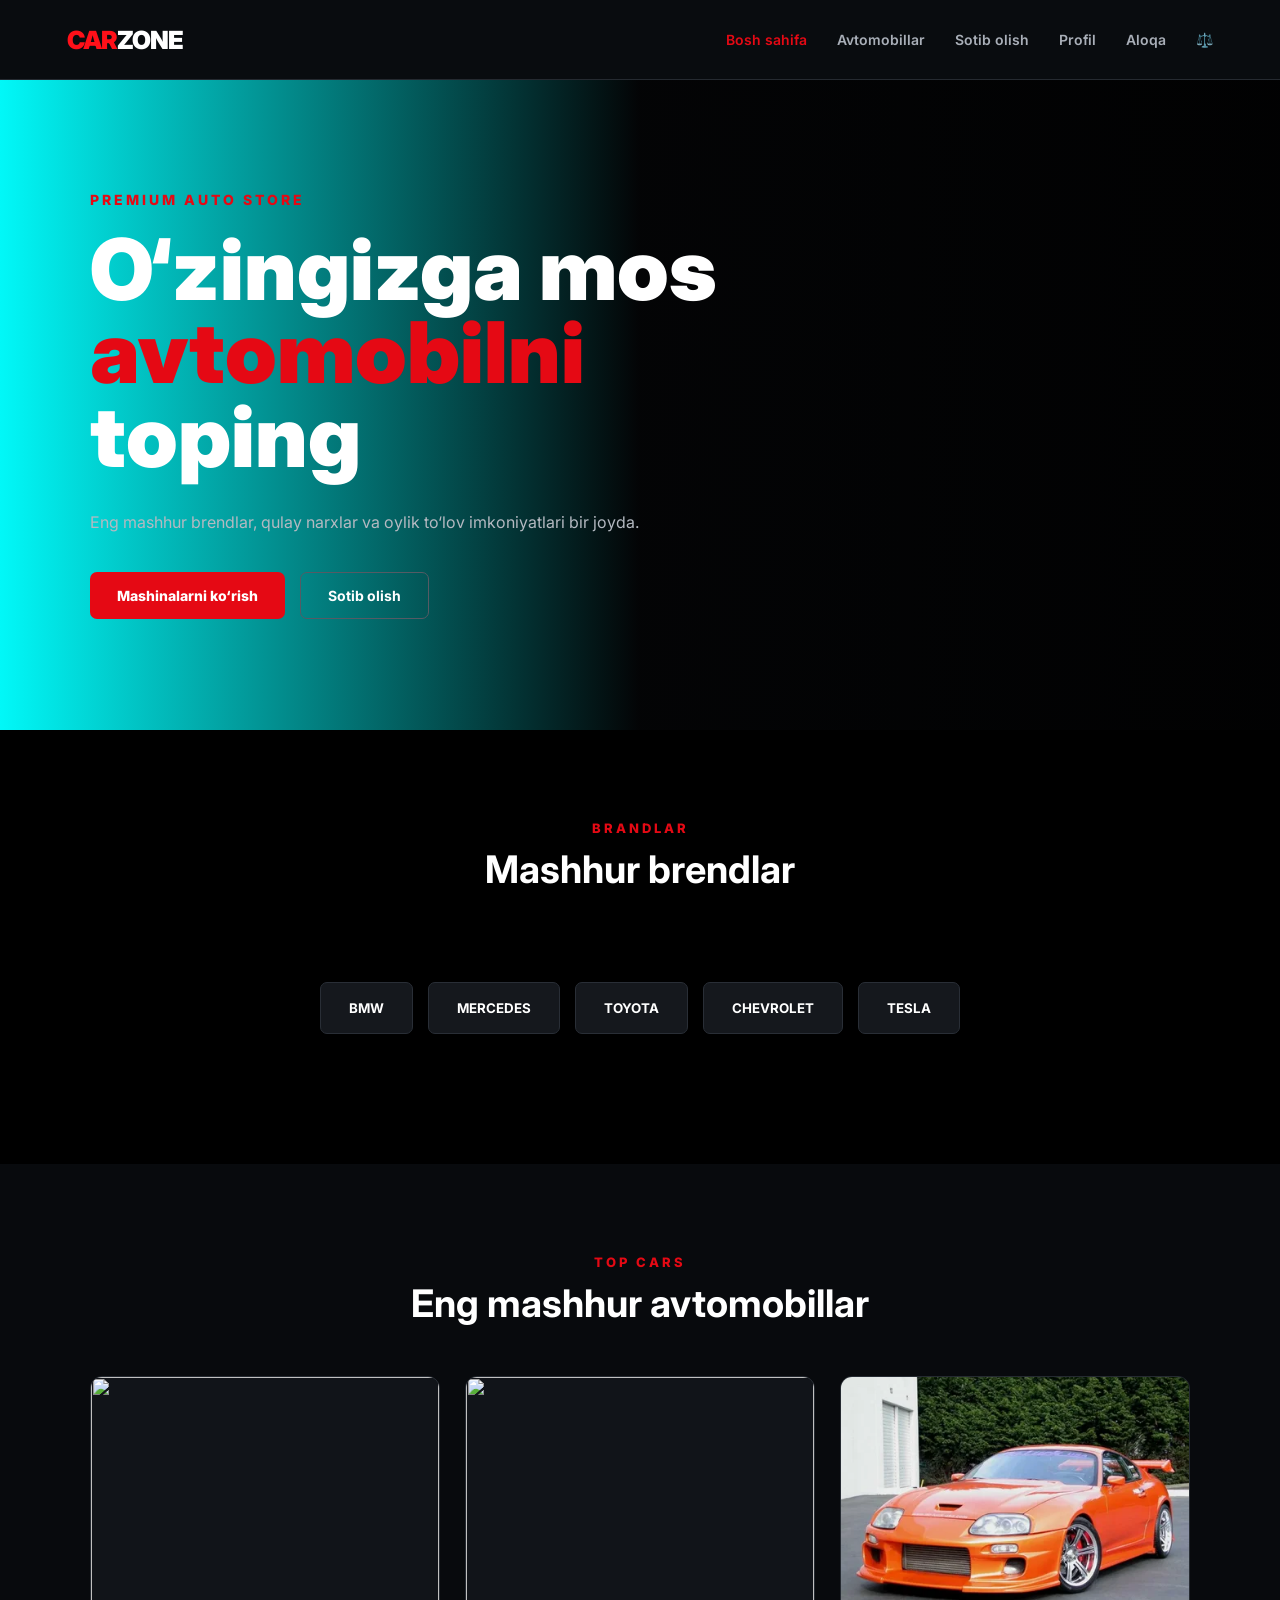
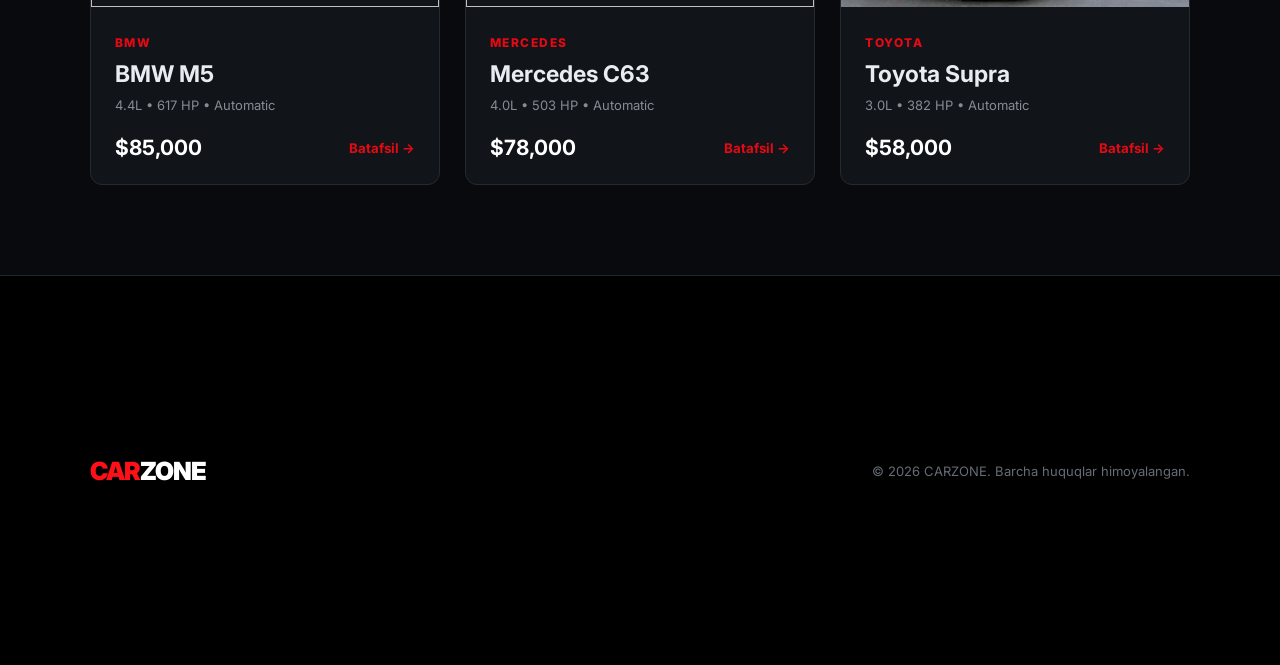
==== index.html @ 66c65ff7 "new project" ====
<!DOCTYPE html>
<html lang="uz">
<head>
    <meta charset="UTF-8">
    <meta name="viewport" content="width=device-width, initial-scale=1.0">

    <title>CARZONE | Bosh sahifa</title>

    <link rel="stylesheet" href="css/style.css">
</head>

<body>

<header class="header">

    <div class="logo">
        <span>CAR</span>ZONE
    </div>


    <nav id="navMenu">
        <a class="active" href="index.html">Bosh sahifa</a>
        <a href="cars.html">Avtomobillar</a>
        <a href="buy.html">Sotib olish</a>
        <a href="profile.html">Profil</a>
        <a href="contact.html">Aloqa</a>
        <a href="compare.html">⚖️</a>
    </nav>

</header>




    <section class="hero">
        
        <div class="hero-content">

            <p class="hero-small">PREMIUM AUTO STORE</p>

            <h1>
                O‘zingizga mos
                <span>avtomobilni</span>
                toping
            </h1>

            <p>
                Eng mashhur brendlar, qulay narxlar va oylik
                to‘lov imkoniyatlari bir joyda.
            </p>

            <div class="hero-buttons">
                <a href="cars.html" class="main-btn">
                    Mashinalarni ko‘rish
                </a>

                <a href="buy.html" class="outline-btn">
                    Sotib olish
                </a>
            </div>

        </div>

    </section>


    <section class="section">

        <div class="section-title">
            <p>BRANDLAR</p>
            <h2>Mashhur brendlar</h2>
        </div>

        <div class="brands">

            <button onclick="selectBrand('BMW')">BMW</button>
            <button onclick="selectBrand('Mercedes')">MERCEDES</button>
            <button onclick="selectBrand('Toyota')">TOYOTA</button>
            <button onclick="selectBrand('Chevrolet')">CHEVROLET</button>
            <button onclick="selectBrand('Tesla')">TESLA</button>

        </div>

    </section>

    <section class="section dark-section">

        <div class="section-title">
            <p>TOP CARS</p>
            <h2>Eng mashhur avtomobillar</h2>
        </div>


        <div class="car-grid">

            <div class="car-card">

                <img src="https://images.unsplash.com/photo-1555215695-3004980ad54e?auto=format&fit=crop&w=900&q=80">

                <div class="car-info">

                    <span class="car-brand">BMW</span>

                    <h3>BMW M5</h3>

                    <p>4.4L • 617 HP • Automatic</p>

                    <div class="car-bottom">
                        <strong>$85,000</strong>

                        <button onclick="openCar('BMW M5')">
                            Batafsil →
                        </button>
                    </div>

                </div>

            </div>


            <div class="car-card">

                <img src="https://images.unsplash.com/photo-1618843479313-40f8afb4b4d8?auto=format&fit=crop&w=900&q=80">

                <div class="car-info">

                    <span class="car-brand">MERCEDES</span>

                    <h3>Mercedes C63</h3>

                    <p>4.0L • 503 HP • Automatic</p>

                    <div class="car-bottom">
                        <strong>$78,000</strong>

                        <button onclick="openCar('Mercedes C63')">
                            Batafsil →
                        </button>
                    </div>

                </div>

            </div>


            <div class="car-card">

                <img src="./img/supra.webp">

                <div class="car-info">

                    <span class="car-brand">TOYOTA</span>

                    <h3>Toyota Supra</h3>

                    <p>3.0L • 382 HP • Automatic</p>

                    <div class="car-bottom">
                        <strong>$58,000</strong>

                        <button onclick="openCar('Toyota Supra')">
                            Batafsil →
                        </button>
                    </div>

                </div>

            </div>
            

        </div>

    </section>



<footer>

    <div class="logo">
        <span>CAR</span>ZONE
    </div>

    <p>© 2026 CARZONE. Barcha huquqlar himoyalangan.</p>

</footer>


<script src="js/script.js"></script>

</body>
</html>
---- css/style.css ----
@import url('https://fonts.googleapis.com/css2?family=Inter:wght@400;500;600;700;800;900&display=swap');


* {
    margin: 0;
    padding: 0;
    box-sizing: border-box;
    
}


html {
    scroll-behavior: smooth;
}


body {
    font-family: 'Inter', sans-serif;
    background: black;
    color: #ffffff;
}
main {
    background: linear-gradient(
        rgba(0, 255, 255, 0.658),
        rgb(0, 0, 0)
    );
}

a {
    text-decoration: none;
    color: inherit;
}
/* =========================
   BUY PAGE
========================= */

.buy-page {
    min-height: 700px;

    display: flex;
    justify-content: center;
    align-items: flex-start;

    padding: 70px 20px;
}


.buy-box {
    width: 550px;

    background: #0d141b;

    border: 1px solid #29323b;

    border-radius: 14px;

    padding: 40px;

    box-shadow: 0 20px 60px rgba(0,0,0,0.4);
}


.buy-box h1 {
    font-size: 30px;

    margin-bottom: 10px;
}


.buy-subtitle {
    color: #89939e;

    font-size: 14px;

    margin-bottom: 30px;
}


.buy-box label {
    display: block;

    color: #dce2e7;

    font-size: 14px;

    font-weight: 600;

    margin-bottom: 8px;

    margin-top: 18px;
}


.buy-box input,
.buy-box select {
    width: 100%;

    height: 48px;

    background: #151d24;

    border: 1px solid #303a44;

    border-radius: 7px;

    color: white;

    padding: 0 15px;

    outline: none;

    font-size: 14px;
}


.buy-box input:focus,
.buy-box select:focus {
    border-color: #ff101c;
}


.buy-box select option {
    background: #151d24;

    color: white;
}


.confirm-btn {
    width: 100%;

    height: 52px;

    margin-top: 30px;

    border: none;

    border-radius: 7px;

    background: #ff101c;

    color: white;

    font-size: 15px;

    font-weight: 700;

    cursor: pointer;

    transition: 0.3s;
}


.confirm-btn:hover {
    background: #d9000b;

    transform: translateY(-2px);
}


@media (max-width: 600px) {

    .buy-box {
        padding: 25px;
    }

    .buy-box h1 {
        font-size: 24px;
    }
    
}

button,
input,
select,
textarea {
    font-family: inherit;
}

/* QIDIRUV MAYDONI STILI */
.search-container {
    max-width: 600px;
    margin: 40px auto 30px auto;
    padding: 0 20px;
}

.search-container input {
    width: 100%;
    padding: 16px 24px;
    border-radius: 12px;
    border: 2px solid #2a2a2a;
    background-color: #111111;
    color: #ffffff;
    font-size: 16px;
    font-family: 'Inter', sans-serif;
    outline: none;
    transition: all 0.3s ease;
}

.search-container input:focus {
    border-color: #e50914; /* CARZONE qizil rangi */
    box-shadow: 0 0 15px rgba(229, 9, 20, 0.3);
}

.search-container input::placeholder {
    color: #666;
}

/* Mashinalarni yashirish uchun klass */
.car-card.hidden {
    display: none !important;
}

/* HEADER */

header {
    height: 75px;
    border-bottom: 1px solid #252b30;

    display: flex;
    align-items: center;
    justify-content: space-between;

    padding: 0 4%;
}

.logo {
    font-size: 27px;
    font-weight: 900;
    letter-spacing: -1.5px;
}

.logo span {
    color: #ff101c;
}

nav {
    display: flex;
    gap: 32px;
}

nav a {
    color: #b8c0c9;
    text-decoration: none;
    font-size: 14px;
    font-weight: 700;

    transition: 0.3s;
}

nav a:hover {
    color: white;
}

nav a.active {
    color: #ff101c;
}


/* MAIN */

main {
    min-height: 700px;
}


/* BRAND BUTTONS */

.brands {
    display: flex;
    justify-content: center;
    align-items: center;

    gap: 12px;
   
    padding: 40px 20px;
}

.brand-btn {
    min-width: 100px;
    height: 44px;

    padding: 0 25px;

    background: #141a20;
    border: 1px solid #303841;

    border-radius: 6px;

    color: #c6ced7;

    font-size: 14px;
    font-weight: 700;

    cursor: pointer;

    transition: 0.3s;
}

.brand-btn:hover {
    border-color: #ff101c;
    color: white;
}

.brand-btn.active {
    background: #ff101c;
    color: white;
    border-color: #ff101c;

    box-shadow: 0 8px 25px rgba(255, 16, 28, 0.25);
}

.brand-logo {
    font-size: 19px;
    margin-right: 7px;
}

.tesla {
    color: #ff101c;
    font-size: 20px;
    font-weight: 900;

    margin-right: 7px;
}

/* CARS */

.cars {
    width: 94%;
    max-width: 1500px;

    margin: 0 auto 60px;

    display: grid;

    grid-template-columns: repeat(5, 1fr);

    gap: 22px;
}


/* CARD */

.car-card {
    background: #0d141b;

    border: 1px solid #26303a;

    border-radius: 10px;

    overflow: hidden;

    cursor: pointer;

    transition: 0.3s;
}

.car-card:hover {
    transform: translateY(-6px);

    border-color: #ff101c;

    box-shadow: 0 12px 30px rgba(0, 0, 0, 0.5);
}

.car-card img {
    width: 100%;
    height: 190px;

    object-fit: cover;

    display: block;
}


/* CAR INFO */

.car-info {
    padding: 18px;
}

.car-info h3 {
    font-size: 16px;
    margin-bottom: 18px;

    color: #e9edf1;
}

.price {
    font-size: 18px;
    font-weight: 800;

    margin-bottom: 14px;
}

.details {
    display: flex;
    justify-content: space-between;

    color: #89939e;

    font-size: 12px;
}


/* HIDDEN */

.car-card.hidden {
    display: none;
}


/* FOOTER */

footer {
    min-height: 390px;

    border-top: 1px solid #252b30;

    display: flex;

    justify-content: space-between;
    align-items: flex-start;

    padding: 42px 5%;
}

footer p {
    color: #64707c;
    font-size: 13px;
}


/* RESPONSIVE */

@media (max-width: 1200px) {

    .cars {
        grid-template-columns: repeat(3, 1fr);
    }

}

@media (max-width: 800px) {

    header {
        padding: 0 20px;
    }

    nav {
        gap: 15px;
    }

    nav a {
        font-size: 12px;
    }

    .brands {
        flex-wrap: wrap;
    }

    .cars {
        grid-template-columns: repeat(2, 1fr);
    }

}

@media (max-width: 550px) {

    header {
        height: auto;
        padding: 20px;

        flex-direction: column;

        gap: 20px;
    }

    nav {
        flex-wrap: wrap;
        justify-content: center;
    }

    .cars {
        grid-template-columns: 1fr;
    }

    .brand-btn {
        min-width: 90px;
    }

    footer {
        flex-direction: column;
        gap: 30px;
    }
}/* ===============================
   CAR MODAL
================================ */

.car-modal {
    position: fixed;

    top: 0;
    left: 0;

    width: 100%;
    height: 100%;

    background: rgba(0, 0, 0, 0.8);

    display: flex;

    justify-content: center;
    align-items: center;

    padding: 20px;

    opacity: 0;
    visibility: hidden;

    transition: 0.3s;

    z-index: 9999;
}


.car-modal.show {
    opacity: 1;
    visibility: visible;
}


/* MODAL CONTENT */

.modal-content {
    width: 900px;
    max-width: 100%;

    background: #0d141b;

    border: 1px solid #303a44;

    border-radius: 15px;

    overflow: hidden;

    position: relative;

    display: grid;

    grid-template-columns: 1fr 1fr;

    transform: translateY(30px);

    transition: 0.3s;
}


.car-modal.show .modal-content {
    transform: translateY(0);
}


/* MODAL IMAGE */

.modal-content > img {
    width: 100%;
    height: 100%;

    min-height: 430px;

    object-fit: cover;
}


/* MODAL INFO */

.modal-info {
    padding: 40px;
}

.modal-info h2 {
    font-size: 30px;

    margin-bottom: 12px;
}


.modal-price {
    color: #ff101c;

    font-size: 25px;

    font-weight: 800;

    margin-bottom: 30px;
}


/* DETAILS */

.modal-details {
    display: grid;

    grid-template-columns: 1fr 1fr;

    gap: 15px;

    margin-bottom: 25px;
}


.modal-details div {
    background: #141b22;

    border: 1px solid #29323b;

    border-radius: 8px;

    padding: 14px;
}


.modal-details span {
    display: block;

    color: #7f8a96;

    font-size: 12px;

    margin-bottom: 6px;
}


.modal-details strong {
    color: white;

    font-size: 14px;
}


#modalDescription {
    color: #9ca7b2;

    line-height: 1.7;

    font-size: 14px;

    margin-bottom: 25px;
}


/* BUY BUTTON */

.buy-btn {
    width: 100%;

    height: 50px;

    border: none;

    border-radius: 7px;

    background: #ff101c;

    color: white;

    font-size: 15px;

    font-weight: 700;

    cursor: pointer;

    transition: 0.3s;
}


.buy-btn:hover {
    background: #d9000b;

    transform: translateY(-2px);
}


/* CLOSE */

.close-modal {
    position: absolute;

    right: 15px;
    top: 15px;

    width: 40px;
    height: 40px;

    border-radius: 50%;

    border: 1px solid #555;

    background: rgba(0, 0, 0, 0.7);

    color: white;

    font-size: 28px;

    cursor: pointer;

    z-index: 5;
}


.close-modal:hover {
    background: #ff101c;

    border-color: #ff101c;
}


/* MOBILE */

@media (max-width: 700px) {

    .modal-content {
        grid-template-columns: 1fr;

        max-height: 90vh;

        overflow-y: auto;
    }

    .modal-content > img {
        min-height: 220px;

        height: 220px;
    }

    .modal-info {
        padding: 25px;
    }

    .modal-info h2 {
        font-size: 23px;
    }

    .modal-details {
        grid-template-columns: 1fr 1fr;
    }

}

button {
    cursor: pointer;
}


/* ================= HEADER ================= */

.header {
    width: 100%;
    min-height: 80px;

    display: flex;
    align-items: center;
    justify-content: space-between;

    padding: 0 7%;

    background: rgba(10, 12, 15, 0.96);

    border-bottom: 1px solid #22262d;

    position: sticky;
    top: 0;
    z-index: 1000;
}


.logo {
    font-size: 25px;
    font-weight: 900;
    letter-spacing: -1px;
}


.logo span {
    color: #e50914;
}


.header nav {
    display: flex;
    align-items: center;
    gap: 30px;
}




/* ================= HEADER ================= */

.header {
    width: 100%;
    height: 66px;

    display: flex;
    align-items: center;
    justify-content: space-between;

    padding: 0 5.2%;

    border-bottom: 1px solid #252a30;

    background: #090c0f;
}


/* LOGO */

.logo {
    font-size: 25px;
    font-weight: 900;
    letter-spacing: -1px;
}

.logo span {
    color: #ff1019;
}


/* NAV */

nav {
    display: flex;
    align-items: center;
    gap: 31px;
}

nav a {
    color: #9da3aa;
    text-decoration: none;
    font-size: 14px;
    font-weight: 700;

    transition: 0.2s;
}

nav a:hover {
    color: white;
}

nav a.active {
    color: #ff1019;
}


/* ================= BRAND BUTTONS ================= */

.brand-filter {

    display: flex;
    justify-content: center;
    align-items: center;

    gap: 10px;

    margin-top: 68px;
    margin-bottom: 50px;
}


.brand-btn {

    min-width: 100px;
    height: 43px;

    padding: 0 20px;

    background: #15191e;

    color: #aeb4bb;

    border: 1px solid #30363e;

    border-radius: 6px;

    font-size: 14px;
    font-weight: 700;

    cursor: pointer;

    transition: all 0.25s ease;
}


.brand-btn:hover {

    color: white;

    border-color: #ff1019;

    transform: translateY(-2px);
}


.brand-btn.active {

    color: white;

    background: #f10d16;

    border-color: #f10d16;

    box-shadow: 0 5px 20px rgba(241, 13, 22, 0.2);
}


/* ================= CARS ================= */

main {
    width: 90%;

    max-width: 1370px;

    margin: auto;

    padding-bottom: 70px;
}


.cars-grid {

    display: grid;

    grid-template-columns: repeat(3, 1fr);

    gap: 25px;
}


/* ================= CAR CARD ================= */

.car-card {

    background: #11151a;

    border: 1px solid #2c333a;

    border-radius: 11px;

    overflow: hidden;

    cursor: pointer;

    transition: 0.3s;

    animation: showCard 0.35s ease;
}


.car-card:hover {

    transform: translateY(-5px);

    border-color: #4b535b;

    box-shadow:
        0 15px 35px rgba(0, 0, 0, 0.45);
}


@keyframes showCard {

    from {
        opacity: 0;
        transform: translateY(10px);
    }

    to {
        opacity: 1;
        transform: translateY(0);
    }
}


/* CAR IMAGE */

.car-image {

    width: 100%;

    height: 230px;

    object-fit: cover;

    display: block;
}


/* CARD INFO */

.car-info {

    padding: 27px 24px 25px;
}


.car-brand {

    color: #ff111b;

    font-size: 13px;

    font-weight: 800;

    margin-bottom: 11px;
}


.car-name {

    font-size: 24px;

    font-weight: 800;

    margin-bottom: 10px;
}


.car-specs {

    color: #84909b;

    font-size: 14px;

    margin-bottom: 23px;
}


.car-bottom {

    display: flex;

    align-items: center;

    justify-content: space-between;
}


.car-price {

    font-size: 23px;

    font-weight: 900;
}


.detail {

    color: #ff111b;

    font-size: 13px;

    font-weight: 700;
}


/* ================= MODAL ================= */

.modal {

    position: fixed;

    inset: 0;

    background: rgba(0, 0, 0, 0.82);

    display: none;

    align-items: center;

    justify-content: center;

    padding: 20px;

    z-index: 1000;
}


.modal.show {

    display: flex;
}


.modal-box {

    width: 850px;

    max-width: 100%;

    background: #11151a;

    border: 1px solid #343b43;

    border-radius: 12px;

    overflow: hidden;

    position: relative;

    display: grid;

    grid-template-columns: 1.1fr 1fr;
}


.modal-box > img {

    width: 100%;

    height: 100%;

    min-height: 390px;

    object-fit: cover;
}


.modal-content {

    padding: 45px 35px;
}


.modal-content span {

    color: #ff111b;

    font-size: 13px;

    font-weight: 800;
}


.modal-content h2 {

    font-size: 31px;

    margin: 12px 0;
}


.modal-content p {

    color: #929ba4;

    line-height: 1.6;

    margin-bottom: 30px;
}


.modal-content h3 {

    font-size: 28px;

    margin-bottom: 25px;
}


.buy-btn {

    width: 100%;

    padding: 14px;

    background: #f10d16;

    border: none;

    color: white;

    border-radius: 6px;

    font-size: 15px;

    font-weight: 700;

    cursor: pointer;
}


.buy-btn:hover {

    background: #d90b13;
}


/* CLOSE */

.close {

    position: absolute;

    top: 12px;

    right: 12px;

    width: 35px;

    height: 35px;

    border: none;

    border-radius: 50%;

    background: rgba(0, 0, 0, 0.7);

    color: white;

    font-size: 25px;

    cursor: pointer;

    z-index: 10;
}


/* ================= TABLET ================= */

@media (max-width: 1000px) {

    nav {
        gap: 15px;
    }

    .cars-grid {
        grid-template-columns: repeat(2, 1fr);
    }

}


/* ================= MOBILE ================= */

@media (max-width: 700px) {

    .header {
        padding: 0 20px;
    }

    nav {
        display: none;
    }

    .brand-filter {

        margin-top: 35px;

        padding: 0 15px;

        flex-wrap: wrap;
    }

    .brand-btn {
        min-width: 90px;
    }

    .cars-grid {
        grid-template-columns: 1fr;
    }

    main {
        width: 92%;
    }

    .modal-box {
        grid-template-columns: 1fr;
        max-height: 90vh;
        overflow-y: auto;
    }

    .modal-box > img {
        height: 230px;
        min-height: 230px;
    }

}
.header nav a {
    color: #a9afb8;
    font-size: 14px;
    font-weight: 600;

    transition: 0.3s;
}


.header nav a:hover,
.header nav a.active {
    color: #ffffff;
}


.header nav a.active {
    color: #e50914;
}


.menu-btn {
    display: none;

    background: none;
    border: none;

    color: white;
    font-size: 28px;
}


/* ================= HERO ================= */

.hero {
    min-height: 650px;

    display: flex;
    align-items: center;

    padding: 80px 7%;

    background:
        linear-gradient(
            90deg,
            rgba(1, 252, 252, 0.986),
            rgba(5, 6, 8, 0.68),
            rgba(5, 6, 8, 0.25)
        ),
        url("https://images.unsplash.com/photo-1492144534655-ae79c964c9d7?auto=format&fit=crop&w=1800&q=85");

    background-size: cover;
    background-position: center;
}


.hero-content {
    max-width: 680px;
}


.hero-small {
    color: #e50914;
    font-weight: 800;
    font-size: 14px;
    letter-spacing: 3px;

    margin-bottom: 20px;
}


.hero h1 {
    font-size: clamp(45px, 7vw, 85px);
    line-height: 0.98;

    margin-bottom: 30px;

    font-weight: 900;
}


.hero h1 span {
    color: #e50914;
}


.hero p:not(.hero-small) {
    color: #b4b9c1;

    line-height: 1.8;

    max-width: 570px;

    margin-bottom: 35px;
}


.hero-buttons {
    display: flex;
    gap: 15px;
    flex-wrap: wrap;
}


/* ================= BUTTON ================= */

.main-btn {
    display: inline-flex;
    align-items: center;
    justify-content: center;

    border: none;

    background: #e50914;
    color: #ffffff;

    padding: 15px 27px;

    border-radius: 7px;

    font-size: 14px;
    font-weight: 800;

    transition: 0.3s;
}


.main-btn:hover {
    background: #ff1824;
    transform: translateY(-2px);
}


.outline-btn {
    display: inline-flex;
    align-items: center;
    justify-content: center;

    border: 1px solid #555b64;

    padding: 14px 27px;

    border-radius: 7px;

    font-size: 14px;
    font-weight: 700;

    transition: 0.3s;
}


.outline-btn:hover {
    border-color: #ffffff;
}


/* ================= SECTION ================= */

.section {
    padding: 90px 7%;
}


.dark-section {
    background: #080a0d;
}


.section-title {
    text-align: center;
    margin-bottom: 50px;
}


.section-title p,
.page-header p {
    color: #e50914;

    font-size: 13px;
    font-weight: 800;

    letter-spacing: 3px;

    margin-bottom: 10px;
}


.section-title h2 {
    font-size: 38px;
}


.brands {
    display: flex;
    justify-content: center;

    gap: 15px;

    flex-wrap: wrap;
}


.brands button {
    padding: 17px 28px;

    background: #15181d;

    border: 1px solid #292e36;

    color: white;

    border-radius: 7px;

    font-weight: 700;

    transition: 0.3s;
}


.brands button:hover {
    background: #e50914;

    border-color: #e50914;

    transform: translateY(-3px);
}


/* ================= CAR GRID ================= */

.car-grid {
    display: grid;

    grid-template-columns:
        repeat(3, minmax(0, 1fr));

    gap: 25px;
}


.car-card {
    overflow: hidden;

    background: #111419;

    border: 1px solid #252a31;

    border-radius: 12px;

    transition: 0.35s;
}


.car-card:hover {
    transform: translateY(-7px);

    border-color: #e50914;

    box-shadow:
        0 20px 50px rgba(0, 0, 0, 0.35);
}


.car-card img {
    width: 100%;

    height: 230px;

    object-fit: cover;

    display: block;

    transition: 0.5s;
}


.car-card:hover img {
    transform: scale(1.04);
}


.car-info {
    padding: 24px;
}


.car-brand {
    color: #e50914;

    font-size: 12px;

    font-weight: 800;

    letter-spacing: 1.5px;
}


.car-info h3 {
    font-size: 23px;

    margin: 9px 0;
}


.car-info > p {
    color: #858c96;

    font-size: 13px;

    margin-bottom: 22px;
}


.car-bottom {
    display: flex;

    align-items: center;

    justify-content: space-between;
}


.car-bottom strong {
    font-size: 21px;
}


.car-bottom button {
    background: none;

    border: none;

    color: #e50914;

    font-weight: 700;
}


/* ================= PAGE HEADER ================= */

.page-header {
    text-align: center;

    padding: 100px 20px 80px;

    background:
        linear-gradient(
            rgb(5, 217, 255),
            rgba(5, 6, 8, 0.95)
        ),
        url("https://images.unsplash.com/photo-1503376780353-7e6692767b70?auto=format&fit=crop&w=1600&q=80");

    background-position: center;
    background-size: cover;
}


.page-header h1 {
    font-size: 55px;

    margin-bottom: 15px;
}


.page-header span {
    color: #9ba1aa;
}


/* ================= FILTER ================= */

.filter-box {
    display: flex;

    justify-content: center;

    gap: 10px;

    flex-wrap: wrap;

    margin-bottom: 50px;
}


.filter-btn {
    padding: 12px 22px;

    border-radius: 6px;

    background: #15181d;

    border: 1px solid #2b3038;

    color: #aeb4bd;

    font-weight: 700;

    transition: 0.3s;
}


.filter-btn:hover,
.active-filter {
    color: white;

    background: #e50914;

    border-color: #e50914;
}


/* ================= DETAIL ================= */

.detail-section {
    padding: 90px 7%;
}


.detail-container {
    display: grid;

    grid-template-columns: 1.1fr 1fr;

    gap: 60px;

    align-items: center;
}


.detail-image {
    width: 100%;

    height: 500px;

    object-fit: cover;

    border-radius: 15px;
}


.detail-brand {
    color: #e50914;

    font-size: 14px;

    font-weight: 800;

    letter-spacing: 2px;
}


.detail-info h1 {
    font-size: 55px;

    margin: 15px 0;
}


.detail-price {
    font-size: 35px;

    font-weight: 800;

    margin-bottom: 30px;
}


.specs {
    display: grid;

    grid-template-columns:
        repeat(2, 1fr);

    gap: 15px;

    margin-bottom: 30px;
}


.spec {
    background: #15181d;

    border: 1px solid #292e35;

    padding: 18px;

    border-radius: 8px;
}


.spec span {
    display: block;

    color: #777f89;

    font-size: 12px;

    margin-bottom: 6px;
}


.spec strong {
    font-size: 15px;
}


/* ================= PAYMENT ================= */

.payment-section {
    padding: 80px 20px;

    display: flex;

    justify-content: center;
}


.payment-box {
    width: 100%;

    max-width: 600px;

    background: #111419;

    border: 1px solid #292e36;

    border-radius: 15px;

    padding: 40px;
}


.payment-box h2 {
    font-size: 30px;

    margin-bottom: 10px;
}


.payment-desc {
    color: #858c96;

    margin-bottom: 30px;

    line-height: 1.6;
}


.input-group {
    margin-bottom: 20px;
}


.input-group label {
    display: block;

    margin-bottom: 8px;

    color: #b8bec7;

    font-size: 13px;

    font-weight: 600;
}


.input-group input,
.input-group select,
.contact-form input,
.contact-form textarea {
    width: 100%;

    background: #080a0d;

    border: 1px solid #30353d;

    color: white;

    padding: 14px;

    border-radius: 7px;

    outline: none;

    transition: 0.3s;
}


.input-group input:focus,
.input-group select:focus,
.contact-form input:focus,
.contact-form textarea:focus {
    border-color: #e50914;
}


.calculate-btn {
    width: 100%;

    margin-top: 10px;
}


.payment-result {
    text-align: center;

    background: #171a20;

    padding: 25px;

    border-radius: 10px;

    margin-top: 30px;
}


.payment-result p {
    color: #8c939d;

    margin-bottom: 8px;
}


.payment-result h3 {
    font-size: 42px;

    color: #e50914;

    margin-bottom: 8px;
}


.payment-result span {
    color: #6e757f;

    font-size: 12px;
}


/* ================= PROFILE ================= */

.profile-section {
    padding: 80px 20px;

    display: flex;

    justify-content: center;
}


.profile-card {
    width: 100%;

    max-width: 500px;

    text-align: center;

    background: #111419;

    border: 1px solid #292e36;

    border-radius: 15px;

    padding: 45px;
}


.avatar {
    width: 100px;

    height: 100px;

    display: flex;

    align-items: center;

    justify-content: center;

    margin: 0 auto 20px;

    background: #e50914;

    border-radius: 50%;

    font-size: 40px;

    font-weight: 900;
}


.profile-card > p {
    color: #818893;

    margin-top: 8px;
}


.profile-info {
    margin: 35px 0;

    border-top: 1px solid #292e36;

    border-bottom: 1px solid #292e36;
}


.profile-info div {
    display: flex;

    justify-content: space-between;

    padding: 17px 0;

    border-bottom: 1px solid #20242b;
}


.profile-info div:last-child {
    border: none;
}


.profile-info span {
    color: #818893;
}


.online {
    color: #3bd16f;
}


/* ================= CONTACT ================= */

.contact-section {
    max-width: 1100px;

    margin: auto;

    padding: 80px 20px;

    display: grid;

    grid-template-columns:
        1fr 1fr;

    gap: 60px;
}


.contact-info h2,
.contact-form h2 {
    font-size: 30px;

    margin-bottom: 20px;
}


.contact-info > p {
    color: #8c939d;

    line-height: 1.7;

    margin-bottom: 35px;
}


.contact-item {
    display: flex;

    gap: 18px;

    align-items: center;

    margin-bottom: 25px;
}


.contact-item > span {
    width: 50px;

    height: 50px;

    display: flex;

    align-items: center;

    justify-content: center;

    background: #171a20;

    border-radius: 8px;

    font-size: 20px;
}


.contact-item small {
    display: block;

    color: #717984;

    margin-bottom: 5px;
}


.contact-item strong {
    display: block;

    font-size: 14px;
}


.contact-form {
    background: #111419;

    border: 1px solid #292e36;

    padding: 35px;

    border-radius: 12px;
}


.contact-form input,
.contact-form textarea {
    margin-bottom: 15px;
}


.contact-form textarea {
    height: 130px;

    resize: vertical;
}


#contactMessage {
    margin-top: 15px;

    color: #3bd16f;
}


/* ================= LOGIN ================= */

.login-page {
    min-height: 100vh;

    display: flex;

    align-items: center;

    justify-content: center;

    padding: 20px;

    background:
        linear-gradient(
            rgba(4, 5, 7, 0.88),
            rgba(4, 5, 7, 0.95)
        ),
        url("https://images.unsplash.com/photo-1493238792000-8113da705763?auto=format&fit=crop&w=1800&q=85");

    background-size: cover;

    background-position: center;
}


.login-container {
    width: 100%;

    max-width: 430px;

    padding: 45px;

    background: rgba(15, 17, 21, 0.96);

    border: 1px solid #30353d;

    border-radius: 15px;

    box-shadow:
        0 30px 80px rgba(0, 0, 0, 0.5);
}


.login-logo {
    text-align: center;

    font-size: 34px;

    font-weight: 900;

    margin-bottom: 8px;
}


.login-logo span {
    color: #e50914;
}


.login-subtitle {
    text-align: center;

    color: #777f89;

    margin-bottom: 35px;
}


.login-btn {
    width: 100%;

    margin-top: 10px;
}


.login-error {
    color: #ff4550;

    font-size: 13px;

    min-height: 18px;
}


.login-info {
    color: #666d77;

    font-size: 12px;

    text-align: center;

    margin-top: 25px;
}


/* ================= FOOTER ================= */

footer {
    padding: 35px 7%;

    border-top: 1px solid #22262d;

    display: flex;

    align-items: center;

    justify-content: space-between;

    gap: 20px;
}


footer p {
    color: #656c76;

    font-size: 13px;
}


/* ================= RESPONSIVE ================= */

@media (max-width: 900px) {

    .header {
        padding: 0 5%;
    }


    .menu-btn {
        display: block;
    }


    .header nav {
        display: none;

        position: absolute;

        top: 80px;

        left: 0;

        width: 100%;

        padding: 25px;

        background: #0c0e12;

        border-bottom: 1px solid #292e36;

        flex-direction: column;

        gap: 20px;
    }


    .header nav.show {
        display: flex;
    }


    .car-grid {
        grid-template-columns:
            repeat(2, 1fr);
    }


    .detail-container {
        grid-template-columns: 1fr;
    }


    .contact-section {
        grid-template-columns: 1fr;
    }

}


@media (max-width: 600px) {

    .hero {
        min-height: 600px;

        padding: 60px 6%;
    }


    .hero h1 {
        font-size: 48px;
    }


    .section {
        padding: 65px 5%;
    }


    .car-grid {
        grid-template-columns: 1fr;
    }


    .page-header {
        padding: 75px 20px 60px;
    }


    .page-header h1 {
        font-size: 40px;
    }


    .detail-section {
        padding: 50px 5%;
    }


    .detail-image {
        height: 300px;
    }


    .detail-info h1 {
        font-size: 40px;
    }


    .specs {
        grid-template-columns: 1fr;
    }


    .payment-box,
    .profile-card,
    .contact-form {
        padding: 25px;
    }


    footer {
        flex-direction: column;

        text-align: center;
    }

}


@media (max-width: 400px) {

    .login-container {
        padding: 30px 20px;
    }


    .hero h1 {
        font-size: 42px;
    }


    .hero-buttons a {
        width: 100%;
    }

}
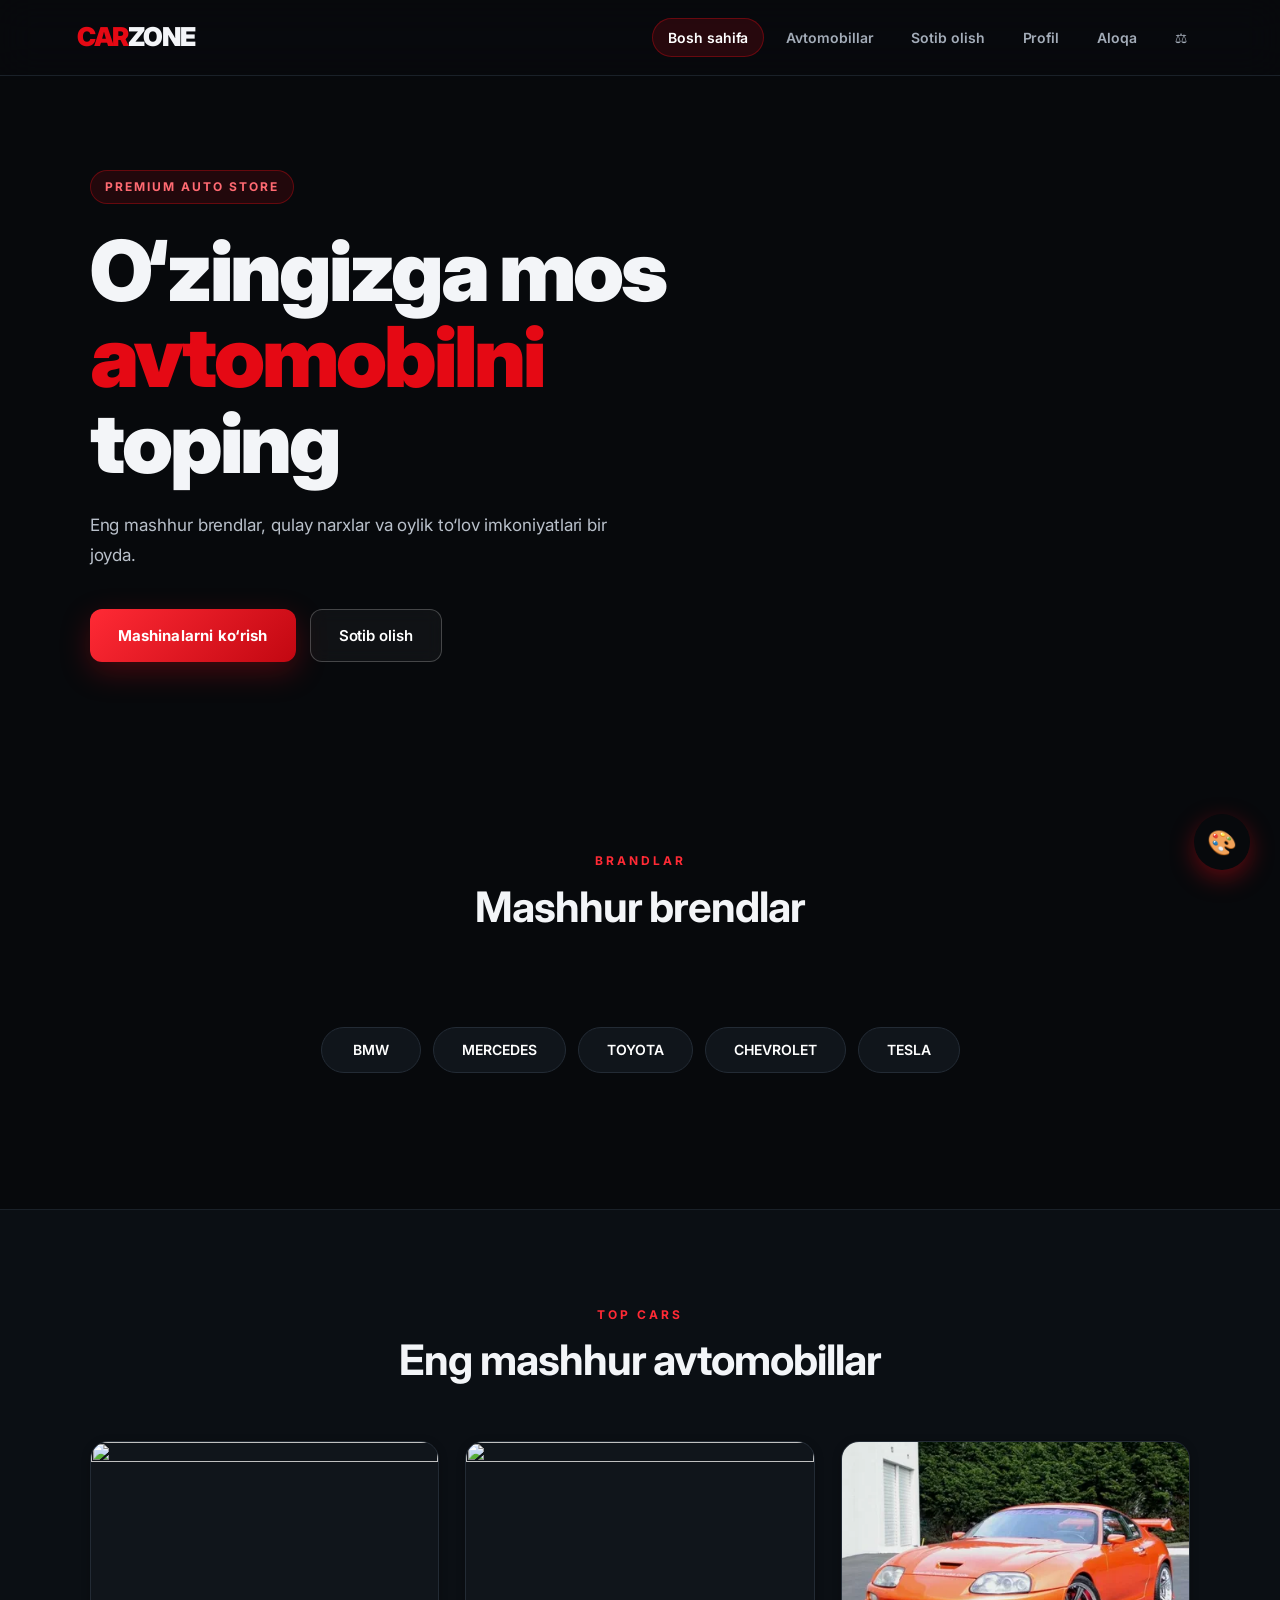
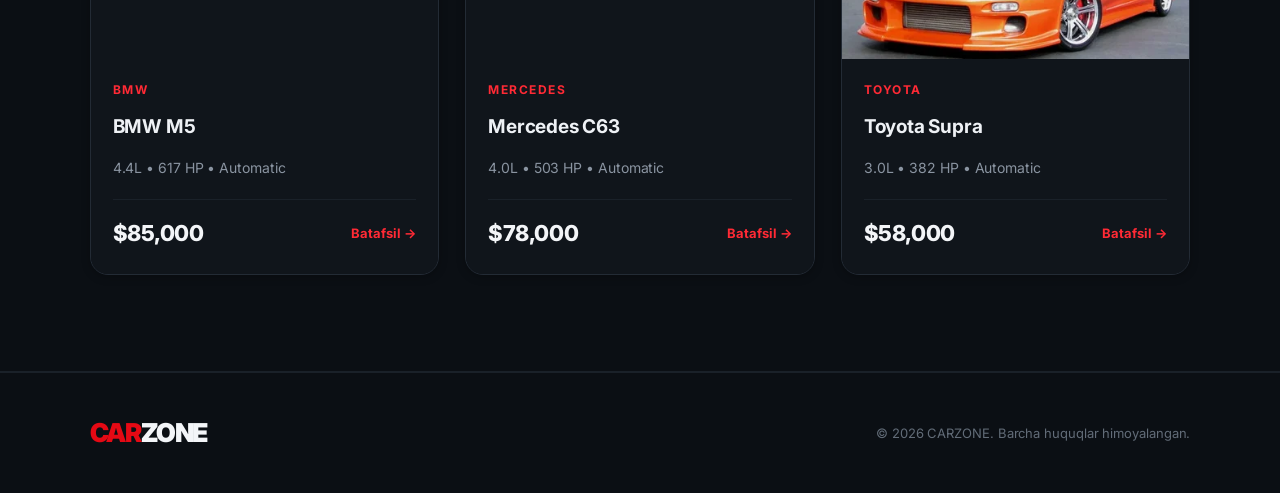
==== commit 7aeb4bd4: "my website" ====
--- a/index.html
+++ b/index.html
@@ -183,8 +183,125 @@
     <p>© 2026 CARZONE. Barcha huquqlar himoyalangan.</p>
 
 </footer>
-
-
+<!-- Theme Switcher UI -->
+<button class="theme-toggle" id="themeToggle" aria-label="Change theme">
+  🎨
+</button>
+
+<div class="theme-panel" id="themePanel">
+  <h4>Orqa Fon</h4>
+  <button class="theme-option active" data-theme="dark">
+    <span>🌑</span>
+    <span>Qora (Dark)</span>
+  </button>
+  <button class="theme-option" data-theme="light">
+    <span>☀️</span>
+    <span>Oq (Light)</span>
+  </button>
+  <button class="theme-option" data-theme="stars">
+    <span>⭐</span>
+    <span>Yulduzli</span>
+  </button>
+  <button class="theme-option" data-theme="magic">
+    <span>🔮</span>
+    <span>Sehrli</span>
+  </button>
+  <button class="theme-option" data-theme="colorful">
+    <span>🌈</span>
+    <span>Rangli</span>
+  </button>
+</div>
+
+<!-- Theme Controller JavaScript -->
+<script>
+  // Theme Switcher Logic
+  const themeToggle = document.getElementById('themeToggle');
+  const themePanel = document.getElementById('themePanel');
+  const themeOptions = document.querySelectorAll('.theme-option');
+  
+  // Toggle panel visibility
+  themeToggle.addEventListener('click', () => {
+    themePanel.classList.toggle('show');
+  });
+  
+  // Close panel when clicking outside
+  document.addEventListener('click', (e) => {
+    if (!themePanel.contains(e.target) && !themeToggle.contains(e.target)) {
+      themePanel.classList.remove('show');
+    }
+  });
+  
+  // Handle theme changes
+  themeOptions.forEach(option => {
+    option.addEventListener('click', () => {
+      const theme = option.getAttribute('data-theme');
+      
+      // Remove active class from all options
+      themeOptions.forEach(opt => opt.classList.remove('active'));
+      
+      // Add active class to clicked option
+      option.classList.add('active');
+      
+      // Apply theme
+      if (theme === 'dark') {
+        document.body.removeAttribute('data-theme');
+      } else {
+        document.body.setAttribute('data-theme', theme);
+      }
+      
+      // Add shooting stars for starry theme
+      if (theme === 'stars') {
+        createShootingStars();
+      } else {
+        removeShootingStars();
+      }
+      
+      // Save preference
+      localStorage.setItem('preferred-theme', theme);
+      
+      // Close panel
+      setTimeout(() => {
+        themePanel.classList.remove('show');
+      }, 300);
+    });
+  });
+  
+  // Create shooting stars effect
+  function createShootingStars() {
+    removeShootingStars();
+    const starCount = 3;
+    for (let i = 0; i < starCount; i++) {
+      setTimeout(() => {
+        const star = document.createElement('div');
+        star.className = 'shooting-star';
+        star.style.top = Math.random() * 50 + '%';
+        star.style.left = Math.random() * 50 + '%';
+        star.style.animationDelay = Math.random() * 3 + 's';
+        document.body.appendChild(star);
+      }, i * 1000);
+    }
+  }
+  
+  function removeShootingStars() {
+    document.querySelectorAll('.shooting-star').forEach(star => star.remove());
+  }
+  
+  // Load saved theme on page load
+  window.addEventListener('DOMContentLoaded', () => {
+    const savedTheme = localStorage.getItem('preferred-theme');
+    if (savedTheme && savedTheme !== 'dark') {
+      document.body.setAttribute('data-theme', savedTheme);
+      const activeOption = document.querySelector(`[data-theme="${savedTheme}"]`);
+      if (activeOption) {
+        themeOptions.forEach(opt => opt.classList.remove('active'));
+        activeOption.classList.add('active');
+        if (savedTheme === 'stars') {
+          createShootingStars();
+        }
+      }
+    }
+  });
+</script>
 <script src="js/script.js"></script>
 
 </body>
--- a/css/style.css
+++ b/css/style.css
@@ -1,28 +1,74 @@
 @import url('https://fonts.googleapis.com/css2?family=Inter:wght@400;500;600;700;800;900&display=swap');
 
+/* =====================================================
+   CARZONE — PREMIUM UI
+   Barcha class nomlari saqlangan, faqat dizayn yangilangan
+===================================================== */
+
+:root {
+    --bg: #07090c;
+    --bg-soft: #0b0f14;
+    --surface: #10151b;
+    --surface-2: #151b23;
+    --line: #232b35;
+    --line-soft: #1a2129;
+    --text: #f3f5f8;
+    --muted: #8a94a1;
+    --muted-2: #626c78;
+    --accent: #e50914;
+    --accent-hover: #ff2a35;
+    --accent-grad: linear-gradient(135deg, #ff2a35 0%, #c20711 100%);
+    --success: #3bd16f;
+    --danger: #ff4550;
+
+    --r-sm: 8px;
+    --r-md: 12px;
+    --r-lg: 18px;
+    --r-xl: 24px;
+
+    --shadow-sm: 0 2px 8px rgba(0, 0, 0, 0.25);
+    --shadow-md: 0 12px 32px rgba(0, 0, 0, 0.35);
+    --shadow-lg: 0 28px 70px rgba(0, 0, 0, 0.5);
+    --glow: 0 10px 30px rgba(229, 9, 20, 0.28);
+
+    --ease: cubic-bezier(0.22, 0.61, 0.36, 1);
+    --t: 0.3s var(--ease);
+}
+
+/* ================= RESET / BASE ================= */
 
 * {
     margin: 0;
     padding: 0;
     box-sizing: border-box;
-    
-}
-
+}
 
 html {
     scroll-behavior: smooth;
-}
-
+    -webkit-text-size-adjust: 100%;
+}
 
 body {
-    font-family: 'Inter', sans-serif;
-    background: black;
-    color: #ffffff;
-}
+    font-family: 'Inter', system-ui, -apple-system, 'Segoe UI', sans-serif;
+    background: var(--bg);
+    color: var(--text);
+    line-height: 1.55;
+    letter-spacing: -0.005em;
+    -webkit-font-smoothing: antialiased;
+    -moz-osx-font-smoothing: grayscale;
+    overflow-x: hidden;
+}
+
 main {
-    background: linear-gradient(
-        rgba(0, 255, 255, 0.658),
-        rgb(0, 0, 0)
+    width: 90%;
+    max-width: 1370px;
+    min-height: 700px;
+    margin: auto;
+    padding-bottom: 80px;
+    background: radial-gradient(
+        ellipse 80% 40% at 50% 0%,
+        rgba(229, 9, 20, 0.10),
+        transparent 70%
     );
 }
 
@@ -30,144 +76,9 @@
     text-decoration: none;
     color: inherit;
 }
-/* =========================
-   BUY PAGE
-========================= */
-
-.buy-page {
-    min-height: 700px;
-
-    display: flex;
-    justify-content: center;
-    align-items: flex-start;
-
-    padding: 70px 20px;
-}
-
-
-.buy-box {
-    width: 550px;
-
-    background: #0d141b;
-
-    border: 1px solid #29323b;
-
-    border-radius: 14px;
-
-    padding: 40px;
-
-    box-shadow: 0 20px 60px rgba(0,0,0,0.4);
-}
-
-
-.buy-box h1 {
-    font-size: 30px;
-
-    margin-bottom: 10px;
-}
-
-
-.buy-subtitle {
-    color: #89939e;
-
-    font-size: 14px;
-
-    margin-bottom: 30px;
-}
-
-
-.buy-box label {
-    display: block;
-
-    color: #dce2e7;
-
-    font-size: 14px;
-
-    font-weight: 600;
-
-    margin-bottom: 8px;
-
-    margin-top: 18px;
-}
-
-
-.buy-box input,
-.buy-box select {
-    width: 100%;
-
-    height: 48px;
-
-    background: #151d24;
-
-    border: 1px solid #303a44;
-
-    border-radius: 7px;
-
-    color: white;
-
-    padding: 0 15px;
-
-    outline: none;
-
-    font-size: 14px;
-}
-
-
-.buy-box input:focus,
-.buy-box select:focus {
-    border-color: #ff101c;
-}
-
-
-.buy-box select option {
-    background: #151d24;
-
-    color: white;
-}
-
-
-.confirm-btn {
-    width: 100%;
-
-    height: 52px;
-
-    margin-top: 30px;
-
-    border: none;
-
-    border-radius: 7px;
-
-    background: #ff101c;
-
-    color: white;
-
-    font-size: 15px;
-
-    font-weight: 700;
-
-    cursor: pointer;
-
-    transition: 0.3s;
-}
-
-
-.confirm-btn:hover {
-    background: #d9000b;
-
-    transform: translateY(-2px);
-}
-
-
-@media (max-width: 600px) {
-
-    .buy-box {
-        padding: 25px;
-    }
-
-    .buy-box h1 {
-        font-size: 24px;
-    }
-    
+
+img {
+    max-width: 100%;
 }
 
 button,
@@ -177,2222 +88,1841 @@
     font-family: inherit;
 }
 
-/* QIDIRUV MAYDONI STILI */
-.search-container {
-    max-width: 600px;
-    margin: 40px auto 30px auto;
-    padding: 0 20px;
-}
-
-.search-container input {
+button {
+    cursor: pointer;
+}
+
+:focus-visible {
+    outline: 2px solid var(--accent-hover);
+    outline-offset: 3px;
+}
+
+::selection {
+    background: var(--accent);
+    color: #fff;
+}
+
+::-webkit-scrollbar {
+    width: 10px;
+}
+
+::-webkit-scrollbar-track {
+    background: var(--bg);
+}
+
+::-webkit-scrollbar-thumb {
+    background: #28313b;
+    border-radius: 10px;
+}
+
+::-webkit-scrollbar-thumb:hover {
+    background: #3a4551;
+}
+
+/* ================= HEADER ================= */
+
+header,
+.header {
     width: 100%;
-    padding: 16px 24px;
-    border-radius: 12px;
-    border: 2px solid #2a2a2a;
-    background-color: #111111;
-    color: #ffffff;
-    font-size: 16px;
-    font-family: 'Inter', sans-serif;
-    outline: none;
-    transition: all 0.3s ease;
-}
-
-.search-container input:focus {
-    border-color: #e50914; /* CARZONE qizil rangi */
-    box-shadow: 0 0 15px rgba(229, 9, 20, 0.3);
-}
-
-.search-container input::placeholder {
-    color: #666;
-}
-
-/* Mashinalarni yashirish uchun klass */
-.car-card.hidden {
-    display: none !important;
-}
-
-/* HEADER */
-
-header {
-    height: 75px;
-    border-bottom: 1px solid #252b30;
-
+    min-height: 76px;
     display: flex;
     align-items: center;
     justify-content: space-between;
-
-    padding: 0 4%;
-}
-
-.logo {
-    font-size: 27px;
-    font-weight: 900;
-    letter-spacing: -1.5px;
-}
-
-.logo span {
-    color: #ff101c;
-}
-
-nav {
-    display: flex;
-    gap: 32px;
-}
-
-nav a {
-    color: #b8c0c9;
-    text-decoration: none;
-    font-size: 14px;
-    font-weight: 700;
-
-    transition: 0.3s;
-}
-
-nav a:hover {
-    color: white;
-}
-
-nav a.active {
-    color: #ff101c;
-}
-
-
-/* MAIN */
-
-main {
-    min-height: 700px;
-}
-
-
-/* BRAND BUTTONS */
-
-.brands {
-    display: flex;
-    justify-content: center;
-    align-items: center;
-
-    gap: 12px;
-   
-    padding: 40px 20px;
-}
-
-.brand-btn {
-    min-width: 100px;
-    height: 44px;
-
-    padding: 0 25px;
-
-    background: #141a20;
-    border: 1px solid #303841;
-
-    border-radius: 6px;
-
-    color: #c6ced7;
-
-    font-size: 14px;
-    font-weight: 700;
-
-    cursor: pointer;
-
-    transition: 0.3s;
-}
-
-.brand-btn:hover {
-    border-color: #ff101c;
-    color: white;
-}
-
-.brand-btn.active {
-    background: #ff101c;
-    color: white;
-    border-color: #ff101c;
-
-    box-shadow: 0 8px 25px rgba(255, 16, 28, 0.25);
-}
-
-.brand-logo {
-    font-size: 19px;
-    margin-right: 7px;
-}
-
-.tesla {
-    color: #ff101c;
-    font-size: 20px;
-    font-weight: 900;
-
-    margin-right: 7px;
-}
-
-/* CARS */
-
-.cars {
-    width: 94%;
-    max-width: 1500px;
-
-    margin: 0 auto 60px;
-
-    display: grid;
-
-    grid-template-columns: repeat(5, 1fr);
-
-    gap: 22px;
-}
-
-
-/* CARD */
-
-.car-card {
-    background: #0d141b;
-
-    border: 1px solid #26303a;
-
-    border-radius: 10px;
-
-    overflow: hidden;
-
-    cursor: pointer;
-
-    transition: 0.3s;
-}
-
-.car-card:hover {
-    transform: translateY(-6px);
-
-    border-color: #ff101c;
-
-    box-shadow: 0 12px 30px rgba(0, 0, 0, 0.5);
-}
-
-.car-card img {
-    width: 100%;
-    height: 190px;
-
-    object-fit: cover;
-
-    display: block;
-}
-
-
-/* CAR INFO */
-
-.car-info {
-    padding: 18px;
-}
-
-.car-info h3 {
-    font-size: 16px;
-    margin-bottom: 18px;
-
-    color: #e9edf1;
-}
-
-.price {
-    font-size: 18px;
-    font-weight: 800;
-
-    margin-bottom: 14px;
-}
-
-.details {
-    display: flex;
-    justify-content: space-between;
-
-    color: #89939e;
-
-    font-size: 12px;
-}
-
-
-/* HIDDEN */
-
-.car-card.hidden {
-    display: none;
-}
-
-
-/* FOOTER */
-
-footer {
-    min-height: 390px;
-
-    border-top: 1px solid #252b30;
-
-    display: flex;
-
-    justify-content: space-between;
-    align-items: flex-start;
-
-    padding: 42px 5%;
-}
-
-footer p {
-    color: #64707c;
-    font-size: 13px;
-}
-
-
-/* RESPONSIVE */
-
-@media (max-width: 1200px) {
-
-    .cars {
-        grid-template-columns: repeat(3, 1fr);
-    }
-
-}
-
-@media (max-width: 800px) {
-
-    header {
-        padding: 0 20px;
-    }
-
-    nav {
-        gap: 15px;
-    }
-
-    nav a {
-        font-size: 12px;
-    }
-
-    .brands {
-        flex-wrap: wrap;
-    }
-
-    .cars {
-        grid-template-columns: repeat(2, 1fr);
-    }
-
-}
-
-@media (max-width: 550px) {
-
-    header {
-        height: auto;
-        padding: 20px;
-
-        flex-direction: column;
-
-        gap: 20px;
-    }
-
-    nav {
-        flex-wrap: wrap;
-        justify-content: center;
-    }
-
-    .cars {
-        grid-template-columns: 1fr;
-    }
-
-    .brand-btn {
-        min-width: 90px;
-    }
-
-    footer {
-        flex-direction: column;
-        gap: 30px;
-    }
-}/* ===============================
-   CAR MODAL
-================================ */
-
-.car-modal {
-    position: fixed;
-
-    top: 0;
-    left: 0;
-
-    width: 100%;
-    height: 100%;
-
-    background: rgba(0, 0, 0, 0.8);
-
-    display: flex;
-
-    justify-content: center;
-    align-items: center;
-
-    padding: 20px;
-
-    opacity: 0;
-    visibility: hidden;
-
-    transition: 0.3s;
-
-    z-index: 9999;
-}
-
-
-.car-modal.show {
-    opacity: 1;
-    visibility: visible;
-}
-
-
-/* MODAL CONTENT */
-
-.modal-content {
-    width: 900px;
-    max-width: 100%;
-
-    background: #0d141b;
-
-    border: 1px solid #303a44;
-
-    border-radius: 15px;
-
-    overflow: hidden;
-
-    position: relative;
-
-    display: grid;
-
-    grid-template-columns: 1fr 1fr;
-
-    transform: translateY(30px);
-
-    transition: 0.3s;
-}
-
-
-.car-modal.show .modal-content {
-    transform: translateY(0);
-}
-
-
-/* MODAL IMAGE */
-
-.modal-content > img {
-    width: 100%;
-    height: 100%;
-
-    min-height: 430px;
-
-    object-fit: cover;
-}
-
-
-/* MODAL INFO */
-
-.modal-info {
-    padding: 40px;
-}
-
-.modal-info h2 {
-    font-size: 30px;
-
-    margin-bottom: 12px;
-}
-
-
-.modal-price {
-    color: #ff101c;
-
-    font-size: 25px;
-
-    font-weight: 800;
-
-    margin-bottom: 30px;
-}
-
-
-/* DETAILS */
-
-.modal-details {
-    display: grid;
-
-    grid-template-columns: 1fr 1fr;
-
-    gap: 15px;
-
-    margin-bottom: 25px;
-}
-
-
-.modal-details div {
-    background: #141b22;
-
-    border: 1px solid #29323b;
-
-    border-radius: 8px;
-
-    padding: 14px;
-}
-
-
-.modal-details span {
-    display: block;
-
-    color: #7f8a96;
-
-    font-size: 12px;
-
-    margin-bottom: 6px;
-}
-
-
-.modal-details strong {
-    color: white;
-
-    font-size: 14px;
-}
-
-
-#modalDescription {
-    color: #9ca7b2;
-
-    line-height: 1.7;
-
-    font-size: 14px;
-
-    margin-bottom: 25px;
-}
-
-
-/* BUY BUTTON */
-
-.buy-btn {
-    width: 100%;
-
-    height: 50px;
-
-    border: none;
-
-    border-radius: 7px;
-
-    background: #ff101c;
-
-    color: white;
-
-    font-size: 15px;
-
-    font-weight: 700;
-
-    cursor: pointer;
-
-    transition: 0.3s;
-}
-
-
-.buy-btn:hover {
-    background: #d9000b;
-
-    transform: translateY(-2px);
-}
-
-
-/* CLOSE */
-
-.close-modal {
-    position: absolute;
-
-    right: 15px;
-    top: 15px;
-
-    width: 40px;
-    height: 40px;
-
-    border-radius: 50%;
-
-    border: 1px solid #555;
-
-    background: rgba(0, 0, 0, 0.7);
-
-    color: white;
-
-    font-size: 28px;
-
-    cursor: pointer;
-
-    z-index: 5;
-}
-
-
-.close-modal:hover {
-    background: #ff101c;
-
-    border-color: #ff101c;
-}
-
-
-/* MOBILE */
-
-@media (max-width: 700px) {
-
-    .modal-content {
-        grid-template-columns: 1fr;
-
-        max-height: 90vh;
-
-        overflow-y: auto;
-    }
-
-    .modal-content > img {
-        min-height: 220px;
-
-        height: 220px;
-    }
-
-    .modal-info {
-        padding: 25px;
-    }
-
-    .modal-info h2 {
-        font-size: 23px;
-    }
-
-    .modal-details {
-        grid-template-columns: 1fr 1fr;
-    }
-
-}
-
-button {
-    cursor: pointer;
-}
-
-
-/* ================= HEADER ================= */
-
-.header {
-    width: 100%;
-    min-height: 80px;
-
-    display: flex;
-    align-items: center;
-    justify-content: space-between;
-
-    padding: 0 7%;
-
-    background: rgba(10, 12, 15, 0.96);
-
-    border-bottom: 1px solid #22262d;
-
+    padding: 0 6%;
+    background: rgba(8, 10, 13, 0.78);
+    -webkit-backdrop-filter: saturate(160%) blur(18px);
+    backdrop-filter: saturate(160%) blur(18px);
+    border-bottom: 1px solid var(--line-soft);
     position: sticky;
     top: 0;
     z-index: 1000;
 }
 
-
 .logo {
-    font-size: 25px;
+    font-size: 26px;
     font-weight: 900;
-    letter-spacing: -1px;
-}
-
+    letter-spacing: -1.2px;
+    color: var(--text);
+}
 
 .logo span {
-    color: #e50914;
-}
-
-
+    color: var(--accent);
+}
+
+nav,
 .header nav {
     display: flex;
     align-items: center;
-    gap: 30px;
-}
-
-
-
-
-/* ================= HEADER ================= */
-
-.header {
-    width: 100%;
-    height: 66px;
-
-    display: flex;
-    align-items: center;
-    justify-content: space-between;
-
-    padding: 0 5.2%;
-
-    border-bottom: 1px solid #252a30;
-
-    background: #090c0f;
-}
-
-
-/* LOGO */
-
-.logo {
-    font-size: 25px;
-    font-weight: 900;
-    letter-spacing: -1px;
-}
-
-.logo span {
-    color: #ff1019;
-}
-
-
-/* NAV */
-
-nav {
-    display: flex;
-    align-items: center;
-    gap: 31px;
-}
-
-nav a {
-    color: #9da3aa;
-    text-decoration: none;
-    font-size: 14px;
-    font-weight: 700;
-
-    transition: 0.2s;
-}
-
-nav a:hover {
-    color: white;
-}
-
-nav a.active {
-    color: #ff1019;
-}
-
-
-/* ================= BRAND BUTTONS ================= */
-
-.brand-filter {
-
-    display: flex;
-    justify-content: center;
-    align-items: center;
-
-    gap: 10px;
-
-    margin-top: 68px;
-    margin-bottom: 50px;
-}
-
-
-.brand-btn {
-
-    min-width: 100px;
-    height: 43px;
-
-    padding: 0 20px;
-
-    background: #15191e;
-
-    color: #aeb4bb;
-
-    border: 1px solid #30363e;
-
-    border-radius: 6px;
-
-    font-size: 14px;
-    font-weight: 700;
-
-    cursor: pointer;
-
-    transition: all 0.25s ease;
-}
-
-
-.brand-btn:hover {
-
-    color: white;
-
-    border-color: #ff1019;
-
-    transform: translateY(-2px);
-}
-
-
-.brand-btn.active {
-
-    color: white;
-
-    background: #f10d16;
-
-    border-color: #f10d16;
-
-    box-shadow: 0 5px 20px rgba(241, 13, 22, 0.2);
-}
-
-
-/* ================= CARS ================= */
-
-main {
-    width: 90%;
-
-    max-width: 1370px;
-
-    margin: auto;
-
-    padding-bottom: 70px;
-}
-
-
-.cars-grid {
-
-    display: grid;
-
-    grid-template-columns: repeat(3, 1fr);
-
-    gap: 25px;
-}
-
-
-/* ================= CAR CARD ================= */
-
-.car-card {
-
-    background: #11151a;
-
-    border: 1px solid #2c333a;
-
-    border-radius: 11px;
-
-    overflow: hidden;
-
-    cursor: pointer;
-
-    transition: 0.3s;
-
-    animation: showCard 0.35s ease;
-}
-
-
-.car-card:hover {
-
-    transform: translateY(-5px);
-
-    border-color: #4b535b;
-
-    box-shadow:
-        0 15px 35px rgba(0, 0, 0, 0.45);
-}
-
-
-@keyframes showCard {
-
-    from {
-        opacity: 0;
-        transform: translateY(10px);
-    }
-
-    to {
-        opacity: 1;
-        transform: translateY(0);
-    }
-}
-
-
-/* CAR IMAGE */
-
-.car-image {
-
-    width: 100%;
-
-    height: 230px;
-
-    object-fit: cover;
-
-    display: block;
-}
-
-
-/* CARD INFO */
-
-.car-info {
-
-    padding: 27px 24px 25px;
-}
-
-
-.car-brand {
-
-    color: #ff111b;
-
-    font-size: 13px;
-
-    font-weight: 800;
-
-    margin-bottom: 11px;
-}
-
-
-.car-name {
-
-    font-size: 24px;
-
-    font-weight: 800;
-
-    margin-bottom: 10px;
-}
-
-
-.car-specs {
-
-    color: #84909b;
-
-    font-size: 14px;
-
-    margin-bottom: 23px;
-}
-
-
-.car-bottom {
-
-    display: flex;
-
-    align-items: center;
-
-    justify-content: space-between;
-}
-
-
-.car-price {
-
-    font-size: 23px;
-
-    font-weight: 900;
-}
-
-
-.detail {
-
-    color: #ff111b;
-
-    font-size: 13px;
-
-    font-weight: 700;
-}
-
-
-/* ================= MODAL ================= */
-
-.modal {
-
-    position: fixed;
-
-    inset: 0;
-
-    background: rgba(0, 0, 0, 0.82);
-
-    display: none;
-
-    align-items: center;
-
-    justify-content: center;
-
-    padding: 20px;
-
-    z-index: 1000;
-}
-
-
-.modal.show {
-
-    display: flex;
-}
-
-
-.modal-box {
-
-    width: 850px;
-
-    max-width: 100%;
-
-    background: #11151a;
-
-    border: 1px solid #343b43;
-
-    border-radius: 12px;
-
-    overflow: hidden;
-
+    gap: 6px;
+}
+
+nav a,
+.header nav a {
     position: relative;
-
-    display: grid;
-
-    grid-template-columns: 1.1fr 1fr;
-}
-
-
-.modal-box > img {
-
-    width: 100%;
-
-    height: 100%;
-
-    min-height: 390px;
-
-    object-fit: cover;
-}
-
-
-.modal-content {
-
-    padding: 45px 35px;
-}
-
-
-.modal-content span {
-
-    color: #ff111b;
-
-    font-size: 13px;
-
-    font-weight: 800;
-}
-
-
-.modal-content h2 {
-
-    font-size: 31px;
-
-    margin: 12px 0;
-}
-
-
-.modal-content p {
-
-    color: #929ba4;
-
-    line-height: 1.6;
-
-    margin-bottom: 30px;
-}
-
-
-.modal-content h3 {
-
-    font-size: 28px;
-
-    margin-bottom: 25px;
-}
-
-
-.buy-btn {
-
-    width: 100%;
-
-    padding: 14px;
-
-    background: #f10d16;
-
-    border: none;
-
-    color: white;
-
-    border-radius: 6px;
-
-    font-size: 15px;
-
-    font-weight: 700;
-
-    cursor: pointer;
-}
-
-
-.buy-btn:hover {
-
-    background: #d90b13;
-}
-
-
-/* CLOSE */
-
-.close {
-
-    position: absolute;
-
-    top: 12px;
-
-    right: 12px;
-
-    width: 35px;
-
-    height: 35px;
-
-    border: none;
-
-    border-radius: 50%;
-
-    background: rgba(0, 0, 0, 0.7);
-
-    color: white;
-
-    font-size: 25px;
-
-    cursor: pointer;
-
-    z-index: 10;
-}
-
-
-/* ================= TABLET ================= */
-
-@media (max-width: 1000px) {
-
-    nav {
-        gap: 15px;
-    }
-
-    .cars-grid {
-        grid-template-columns: repeat(2, 1fr);
-    }
-
-}
-
-
-/* ================= MOBILE ================= */
-
-@media (max-width: 700px) {
-
-    .header {
-        padding: 0 20px;
-    }
-
-    nav {
-        display: none;
-    }
-
-    .brand-filter {
-
-        margin-top: 35px;
-
-        padding: 0 15px;
-
-        flex-wrap: wrap;
-    }
-
-    .brand-btn {
-        min-width: 90px;
-    }
-
-    .cars-grid {
-        grid-template-columns: 1fr;
-    }
-
-    main {
-        width: 92%;
-    }
-
-    .modal-box {
-        grid-template-columns: 1fr;
-        max-height: 90vh;
-        overflow-y: auto;
-    }
-
-    .modal-box > img {
-        height: 230px;
-        min-height: 230px;
-    }
-
-}
-.header nav a {
-    color: #a9afb8;
+    padding: 9px 16px;
+    border-radius: 999px;
+    color: #a3acb8;
     font-size: 14px;
     font-weight: 600;
-
-    transition: 0.3s;
-}
-
-
-.header nav a:hover,
+    transition: color var(--t), background var(--t);
+}
+
+nav a:hover,
+.header nav a:hover {
+    color: #fff;
+    background: rgba(255, 255, 255, 0.06);
+}
+
+nav a.active,
 .header nav a.active {
-    color: #ffffff;
-}
-
-
-.header nav a.active {
-    color: #e50914;
-}
-
+    color: #fff;
+    background: rgba(229, 9, 20, 0.14);
+    box-shadow: inset 0 0 0 1px rgba(229, 9, 20, 0.35);
+}
 
 .menu-btn {
     display: none;
-
-    background: none;
-    border: none;
-
-    color: white;
-    font-size: 28px;
-}
-
-
-/* ================= HERO ================= */
-
-.hero {
-    min-height: 650px;
-
-    display: flex;
+    width: 44px;
+    height: 44px;
     align-items: center;
-
-    padding: 80px 7%;
-
-    background:
-        linear-gradient(
-            90deg,
-            rgba(1, 252, 252, 0.986),
-            rgba(5, 6, 8, 0.68),
-            rgba(5, 6, 8, 0.25)
-        ),
-        url("https://images.unsplash.com/photo-1492144534655-ae79c964c9d7?auto=format&fit=crop&w=1800&q=85");
-
-    background-size: cover;
-    background-position: center;
-}
-
-
-.hero-content {
-    max-width: 680px;
-}
-
-
-.hero-small {
-    color: #e50914;
-    font-weight: 800;
-    font-size: 14px;
-    letter-spacing: 3px;
-
-    margin-bottom: 20px;
-}
-
-
-.hero h1 {
-    font-size: clamp(45px, 7vw, 85px);
-    line-height: 0.98;
-
-    margin-bottom: 30px;
-
-    font-weight: 900;
-}
-
-
-.hero h1 span {
-    color: #e50914;
-}
-
-
-.hero p:not(.hero-small) {
-    color: #b4b9c1;
-
-    line-height: 1.8;
-
-    max-width: 570px;
-
-    margin-bottom: 35px;
-}
-
-
-.hero-buttons {
-    display: flex;
-    gap: 15px;
-    flex-wrap: wrap;
-}
-
-
-/* ================= BUTTON ================= */
-
-.main-btn {
+    justify-content: center;
+    background: var(--surface);
+    border: 1px solid var(--line);
+    border-radius: var(--r-sm);
+    color: #fff;
+    font-size: 24px;
+    line-height: 1;
+    transition: border-color var(--t), background var(--t);
+}
+
+.menu-btn:hover {
+    border-color: var(--accent);
+}
+
+/* ================= BUTTONS ================= */
+
+.main-btn,
+.confirm-btn,
+.buy-btn,
+.calculate-btn,
+.login-btn {
     display: inline-flex;
     align-items: center;
     justify-content: center;
-
+    gap: 8px;
     border: none;
-
-    background: #e50914;
-    color: #ffffff;
-
-    padding: 15px 27px;
-
-    border-radius: 7px;
-
-    font-size: 14px;
-    font-weight: 800;
-
-    transition: 0.3s;
-}
-
-
-.main-btn:hover {
-    background: #ff1824;
+    background: var(--accent-grad);
+    color: #fff;
+    padding: 15px 28px;
+    border-radius: var(--r-md);
+    font-size: 15px;
+    font-weight: 700;
+    letter-spacing: 0.01em;
+    box-shadow: var(--glow);
+    transition: transform var(--t), box-shadow var(--t), filter var(--t);
+}
+
+.main-btn:hover,
+.confirm-btn:hover,
+.buy-btn:hover,
+.calculate-btn:hover,
+.login-btn:hover {
     transform: translateY(-2px);
-}
-
+    filter: brightness(1.1);
+    box-shadow: 0 16px 38px rgba(229, 9, 20, 0.38);
+}
+
+.main-btn:active,
+.confirm-btn:active,
+.buy-btn:active,
+.calculate-btn:active,
+.login-btn:active {
+    transform: translateY(0);
+}
+
+.confirm-btn,
+.buy-btn {
+    width: 100%;
+    height: 54px;
+    padding: 0 24px;
+}
+
+.confirm-btn {
+    margin-top: 30px;
+}
+
+.calculate-btn,
+.login-btn {
+    width: 100%;
+    margin-top: 10px;
+}
 
 .outline-btn {
     display: inline-flex;
     align-items: center;
     justify-content: center;
-
-    border: 1px solid #555b64;
-
-    padding: 14px 27px;
-
-    border-radius: 7px;
-
-    font-size: 14px;
+    background: rgba(255, 255, 255, 0.04);
+    border: 1px solid rgba(255, 255, 255, 0.22);
+    color: #fff;
+    padding: 14px 28px;
+    border-radius: var(--r-md);
+    font-size: 15px;
+    font-weight: 600;
+    -webkit-backdrop-filter: blur(8px);
+    backdrop-filter: blur(8px);
+    transition: var(--t);
+}
+
+.outline-btn:hover {
+    border-color: #fff;
+    background: rgba(255, 255, 255, 0.1);
+    transform: translateY(-2px);
+}
+
+/* ================= HERO ================= */
+
+.hero {
+    min-height: 680px;
+    display: flex;
+    align-items: center;
+    padding: 90px 7%;
+    background:
+        linear-gradient(
+            90deg,
+            rgba(7, 9, 12, 0.96) 0%,
+            rgba(7, 9, 12, 0.78) 45%,
+            rgba(7, 9, 12, 0.3) 100%
+        ),
+        linear-gradient(180deg, transparent 60%, var(--bg) 100%),
+        url("https://images.unsplash.com/photo-1492144534655-ae79c964c9d7?auto=format&fit=crop&w=1800&q=85");
+    background-size: cover;
+    background-position: center;
+}
+
+.hero-content {
+    max-width: 700px;
+}
+
+.hero-small {
+    display: inline-block;
+    color: #ff6a72;
+    background: rgba(229, 9, 20, 0.12);
+    border: 1px solid rgba(229, 9, 20, 0.35);
+    padding: 7px 14px;
+    border-radius: 999px;
     font-weight: 700;
-
-    transition: 0.3s;
-}
-
-
-.outline-btn:hover {
-    border-color: #ffffff;
-}
-
-
-/* ================= SECTION ================= */
+    font-size: 12px;
+    letter-spacing: 2px;
+    margin-bottom: 24px;
+}
+
+.hero h1 {
+    font-size: clamp(42px, 7vw, 84px);
+    line-height: 1.02;
+    letter-spacing: -0.035em;
+    font-weight: 900;
+    margin-bottom: 26px;
+}
+
+.hero h1 span {
+    color: var(--accent);
+}
+
+.hero p:not(.hero-small) {
+    color: #b9c0ca;
+    font-size: 17px;
+    line-height: 1.75;
+    max-width: 560px;
+    margin-bottom: 38px;
+}
+
+.hero-buttons {
+    display: flex;
+    gap: 14px;
+    flex-wrap: wrap;
+}
+
+/* ================= SECTIONS ================= */
 
 .section {
-    padding: 90px 7%;
-}
-
+    padding: 96px 7%;
+}
 
 .dark-section {
-    background: #080a0d;
-}
-
+    background: var(--bg-soft);
+    border-top: 1px solid var(--line-soft);
+    border-bottom: 1px solid var(--line-soft);
+}
 
 .section-title {
     text-align: center;
-    margin-bottom: 50px;
-}
-
+    margin-bottom: 56px;
+}
 
 .section-title p,
 .page-header p {
-    color: #e50914;
-
-    font-size: 13px;
-    font-weight: 800;
-
+    color: var(--accent-hover);
+    font-size: 12px;
+    font-weight: 700;
     letter-spacing: 3px;
-
-    margin-bottom: 10px;
-}
-
+    margin-bottom: 12px;
+}
 
 .section-title h2 {
-    font-size: 38px;
-}
-
+    font-size: clamp(28px, 4vw, 42px);
+    letter-spacing: -0.025em;
+    line-height: 1.15;
+}
+
+/* ================= BRAND BUTTONS ================= */
 
 .brands {
     display: flex;
     justify-content: center;
-
-    gap: 15px;
-
+    align-items: center;
     flex-wrap: wrap;
-}
-
+    gap: 12px;
+    padding: 40px 20px;
+}
+
+.brand-filter {
+    display: flex;
+    justify-content: center;
+    align-items: center;
+    flex-wrap: wrap;
+    gap: 10px;
+    margin-top: 64px;
+    margin-bottom: 48px;
+}
+
+.brand-btn,
+.brands button,
+.filter-btn {
+    min-width: 100px;
+    height: 46px;
+    padding: 0 24px;
+    display: inline-flex;
+    align-items: center;
+    justify-content: center;
+    background: var(--surface);
+    border: 1px solid var(--line);
+    border-radius: 999px;
+    color: #b4bcc7;
+    font-size: 14px;
+    font-weight: 600;
+    transition: var(--t);
+}
 
 .brands button {
-    padding: 17px 28px;
-
-    background: #15181d;
-
-    border: 1px solid #292e36;
-
-    color: white;
-
-    border-radius: 7px;
-
-    font-weight: 700;
-
-    transition: 0.3s;
-}
-
-
-.brands button:hover {
-    background: #e50914;
-
-    border-color: #e50914;
-
-    transform: translateY(-3px);
-}
-
-
-/* ================= CAR GRID ================= */
+    padding: 0 28px;
+    color: #fff;
+}
+
+.filter-btn {
+    min-width: 0;
+    height: auto;
+    padding: 12px 22px;
+}
+
+.brand-btn:hover,
+.brands button:hover,
+.filter-btn:hover {
+    color: #fff;
+    border-color: var(--accent);
+    background: var(--surface-2);
+    transform: translateY(-2px);
+}
+
+.brand-btn.active,
+.active-filter {
+    color: #fff;
+    background: var(--accent-grad);
+    border-color: transparent;
+    box-shadow: var(--glow);
+}
+
+.brand-logo {
+    font-size: 19px;
+    margin-right: 7px;
+}
+
+.tesla {
+    color: var(--accent);
+    font-size: 20px;
+    font-weight: 900;
+    margin-right: 7px;
+}
+
+/* ================= SEARCH ================= */
+
+.search-container {
+    max-width: 620px;
+    margin: 40px auto 30px;
+    padding: 0 20px;
+}
+
+.search-container input {
+    width: 100%;
+    padding: 17px 26px;
+    border-radius: 999px;
+    border: 1px solid var(--line);
+    background: var(--surface);
+    color: #fff;
+    font-size: 16px;
+    outline: none;
+    box-shadow: var(--shadow-sm);
+    transition: border-color var(--t), box-shadow var(--t), background var(--t);
+}
+
+.search-container input:focus {
+    border-color: var(--accent);
+    background: var(--surface-2);
+    box-shadow: 0 0 0 4px rgba(229, 9, 20, 0.16);
+}
+
+.search-container input::placeholder {
+    color: var(--muted-2);
+}
+
+/* ================= CAR GRIDS ================= */
+
+.cars {
+    width: 94%;
+    max-width: 1500px;
+    margin: 0 auto 60px;
+    display: grid;
+    grid-template-columns: repeat(5, 1fr);
+    gap: 22px;
+}
+
+.cars-grid {
+    display: grid;
+    grid-template-columns: repeat(3, 1fr);
+    gap: 26px;
+}
 
 .car-grid {
     display: grid;
-
-    grid-template-columns:
-        repeat(3, minmax(0, 1fr));
-
-    gap: 25px;
-}
-
+    grid-template-columns: repeat(3, minmax(0, 1fr));
+    gap: 26px;
+}
+
+/* ================= CAR CARD ================= */
 
 .car-card {
+    display: flex;
+    flex-direction: column;
     overflow: hidden;
-
-    background: #111419;
-
-    border: 1px solid #252a31;
-
-    border-radius: 12px;
-
-    transition: 0.35s;
-}
-
+    background: var(--surface);
+    border: 1px solid var(--line);
+    border-radius: var(--r-lg);
+    cursor: pointer;
+    box-shadow: var(--shadow-sm);
+    transition: transform 0.35s var(--ease), border-color 0.35s var(--ease), box-shadow 0.35s var(--ease);
+    animation: showCard 0.45s var(--ease);
+}
 
 .car-card:hover {
-    transform: translateY(-7px);
-
-    border-color: #e50914;
-
-    box-shadow:
-        0 20px 50px rgba(0, 0, 0, 0.35);
-}
-
-
-.car-card img {
+    transform: translateY(-6px);
+    border-color: rgba(229, 9, 20, 0.55);
+    box-shadow: var(--shadow-md), 0 0 0 1px rgba(229, 9, 20, 0.12);
+}
+
+.car-card.hidden {
+    display: none !important;
+}
+
+@keyframes showCard {
+    from {
+        opacity: 0;
+        transform: translateY(12px);
+    }
+    to {
+        opacity: 1;
+        transform: translateY(0);
+    }
+}
+
+/* Bir xil o'lchamdagi rasmlar */
+.car-card img,
+.car-image {
     width: 100%;
-
-    height: 230px;
-
+    aspect-ratio: 16 / 10;
+    height: auto;
     object-fit: cover;
-
     display: block;
-
-    transition: 0.5s;
-}
-
-
-.car-card:hover img {
-    transform: scale(1.04);
-}
-
+    transition: transform 0.6s var(--ease);
+}
+
+.car-card:hover img,
+.car-card:hover .car-image {
+    transform: scale(1.05);
+}
+
+.car-card {
+    isolation: isolate;
+}
 
 .car-info {
-    padding: 24px;
-}
-
+    display: flex;
+    flex-direction: column;
+    flex: 1;
+    padding: 22px 22px 24px;
+    background: var(--surface);
+    position: relative;
+    z-index: 1;
+}
 
 .car-brand {
-    color: #e50914;
-
+    color: var(--accent-hover);
     font-size: 12px;
-
+    font-weight: 700;
+    letter-spacing: 1.5px;
+    margin-bottom: 8px;
+}
+
+.car-info h3 {
+    font-size: 19px;
+    font-weight: 700;
+    letter-spacing: -0.01em;
+    color: #eef1f5;
+    margin: 4px 0 16px;
+}
+
+.car-name {
+    font-size: 23px;
     font-weight: 800;
-
-    letter-spacing: 1.5px;
-}
-
-
-.car-info h3 {
-    font-size: 23px;
-
-    margin: 9px 0;
-}
-
-
+    letter-spacing: -0.02em;
+    margin-bottom: 8px;
+}
+
+.car-specs,
 .car-info > p {
-    color: #858c96;
-
-    font-size: 13px;
-
-    margin-bottom: 22px;
-}
-
+    color: var(--muted);
+    font-size: 14px;
+    margin-bottom: 20px;
+}
+
+.price {
+    font-size: 20px;
+    font-weight: 800;
+    letter-spacing: -0.01em;
+    margin-bottom: 14px;
+}
+
+.details {
+    display: flex;
+    justify-content: space-between;
+    gap: 8px;
+    margin-top: auto;
+    padding-top: 14px;
+    border-top: 1px solid var(--line-soft);
+    color: var(--muted);
+    font-size: 12px;
+}
 
 .car-bottom {
     display: flex;
-
     align-items: center;
-
     justify-content: space-between;
-}
-
-
+    margin-top: auto;
+    padding-top: 16px;
+    border-top: 1px solid var(--line-soft);
+}
+
+.car-price,
 .car-bottom strong {
-    font-size: 21px;
-}
-
-
+    font-size: 22px;
+    font-weight: 800;
+    letter-spacing: -0.02em;
+}
+
+.detail,
 .car-bottom button {
     background: none;
-
     border: none;
-
-    color: #e50914;
-
+    color: var(--accent-hover);
+    font-size: 13px;
     font-weight: 700;
-}
-
+    transition: color var(--t), transform var(--t);
+}
+
+.car-card:hover .detail,
+.car-bottom button:hover {
+    color: #fff;
+    transform: translateX(3px);
+}
 
 /* ================= PAGE HEADER ================= */
 
 .page-header {
     text-align: center;
-
-    padding: 100px 20px 80px;
-
+    padding: 110px 20px 84px;
     background:
-        linear-gradient(
-            rgb(5, 217, 255),
-            rgba(5, 6, 8, 0.95)
-        ),
+        linear-gradient(180deg, rgba(7, 9, 12, 0.72), var(--bg) 100%),
+        radial-gradient(ellipse 60% 80% at 50% 0%, rgba(229, 9, 20, 0.25), transparent 70%),
         url("https://images.unsplash.com/photo-1503376780353-7e6692767b70?auto=format&fit=crop&w=1600&q=80");
-
     background-position: center;
     background-size: cover;
 }
 
-
 .page-header h1 {
-    font-size: 55px;
-
-    margin-bottom: 15px;
-}
-
+    font-size: clamp(36px, 6vw, 58px);
+    letter-spacing: -0.03em;
+    line-height: 1.08;
+    margin-bottom: 14px;
+}
 
 .page-header span {
-    color: #9ba1aa;
-}
-
+    color: #a3acb8;
+}
 
 /* ================= FILTER ================= */
 
 .filter-box {
     display: flex;
-
     justify-content: center;
-
     gap: 10px;
-
     flex-wrap: wrap;
-
     margin-bottom: 50px;
 }
 
-
-.filter-btn {
-    padding: 12px 22px;
-
-    border-radius: 6px;
-
-    background: #15181d;
-
-    border: 1px solid #2b3038;
-
-    color: #aeb4bd;
-
-    font-weight: 700;
-
-    transition: 0.3s;
-}
-
-
-.filter-btn:hover,
-.active-filter {
-    color: white;
-
-    background: #e50914;
-
-    border-color: #e50914;
-}
-
-
-/* ================= DETAIL ================= */
-
-.detail-section {
-    padding: 90px 7%;
-}
-
-
-.detail-container {
-    display: grid;
-
-    grid-template-columns: 1.1fr 1fr;
-
-    gap: 60px;
-
-    align-items: center;
-}
-
-
-.detail-image {
+/* ================= BUY PAGE ================= */
+
+.buy-page {
+    min-height: 700px;
+    display: flex;
+    justify-content: center;
+    align-items: flex-start;
+    padding: 72px 20px;
+}
+
+.buy-box {
     width: 100%;
-
-    height: 500px;
-
-    object-fit: cover;
-
-    border-radius: 15px;
-}
-
-
-.detail-brand {
-    color: #e50914;
-
+    max-width: 560px;
+    background: var(--surface);
+    border: 1px solid var(--line);
+    border-radius: var(--r-xl);
+    padding: 42px;
+    box-shadow: var(--shadow-lg);
+}
+
+.buy-box h1 {
+    font-size: 30px;
+    letter-spacing: -0.02em;
+    margin-bottom: 10px;
+}
+
+.buy-subtitle {
+    color: var(--muted);
     font-size: 14px;
-
-    font-weight: 800;
-
-    letter-spacing: 2px;
-}
-
-
-.detail-info h1 {
-    font-size: 55px;
-
-    margin: 15px 0;
-}
-
-
-.detail-price {
-    font-size: 35px;
-
-    font-weight: 800;
-
     margin-bottom: 30px;
 }
 
-
-.specs {
-    display: grid;
-
-    grid-template-columns:
-        repeat(2, 1fr);
-
-    gap: 15px;
-
-    margin-bottom: 30px;
-}
-
-
-.spec {
-    background: #15181d;
-
-    border: 1px solid #292e35;
-
-    padding: 18px;
-
-    border-radius: 8px;
-}
-
-
-.spec span {
+.buy-box label {
     display: block;
-
-    color: #777f89;
-
-    font-size: 12px;
-
-    margin-bottom: 6px;
-}
-
-
-.spec strong {
-    font-size: 15px;
-}
-
-
-/* ================= PAYMENT ================= */
-
-.payment-section {
-    padding: 80px 20px;
-
-    display: flex;
-
-    justify-content: center;
-}
-
-
-.payment-box {
+    color: #d5dbe2;
+    font-size: 13px;
+    font-weight: 600;
+    margin: 18px 0 8px;
+}
+
+.buy-box input,
+.buy-box select {
     width: 100%;
-
-    max-width: 600px;
-
-    background: #111419;
-
-    border: 1px solid #292e36;
-
-    border-radius: 15px;
-
-    padding: 40px;
-}
-
-
-.payment-box h2 {
-    font-size: 30px;
-
-    margin-bottom: 10px;
-}
-
-
-.payment-desc {
-    color: #858c96;
-
-    margin-bottom: 30px;
-
-    line-height: 1.6;
-}
-
+    height: 50px;
+    background: var(--bg-soft);
+    border: 1px solid var(--line);
+    border-radius: var(--r-md);
+    color: #fff;
+    padding: 0 16px;
+    outline: none;
+    font-size: 14px;
+    transition: border-color var(--t), box-shadow var(--t);
+}
+
+.buy-box input:focus,
+.buy-box select:focus {
+    border-color: var(--accent);
+    box-shadow: 0 0 0 4px rgba(229, 9, 20, 0.14);
+}
+
+.buy-box select option {
+    background: var(--surface-2);
+    color: #fff;
+}
+
+/* ================= FORM FIELDS (umumiy) ================= */
 
 .input-group {
     margin-bottom: 20px;
 }
 
-
 .input-group label {
     display: block;
-
     margin-bottom: 8px;
-
-    color: #b8bec7;
-
+    color: #b8bfc9;
     font-size: 13px;
-
     font-weight: 600;
 }
-
 
 .input-group input,
 .input-group select,
 .contact-form input,
 .contact-form textarea {
     width: 100%;
-
-    background: #080a0d;
-
-    border: 1px solid #30353d;
-
-    color: white;
-
-    padding: 14px;
-
-    border-radius: 7px;
-
+    background: var(--bg-soft);
+    border: 1px solid var(--line);
+    color: #fff;
+    padding: 14px 16px;
+    border-radius: var(--r-md);
+    font-size: 14px;
     outline: none;
-
-    transition: 0.3s;
-}
-
+    transition: border-color var(--t), box-shadow var(--t);
+}
 
 .input-group input:focus,
 .input-group select:focus,
 .contact-form input:focus,
 .contact-form textarea:focus {
-    border-color: #e50914;
-}
-
-
-.calculate-btn {
+    border-color: var(--accent);
+    box-shadow: 0 0 0 4px rgba(229, 9, 20, 0.14);
+}
+
+.input-group input::placeholder,
+.contact-form input::placeholder,
+.contact-form textarea::placeholder {
+    color: var(--muted-2);
+}
+
+/* ================= DETAIL ================= */
+
+.detail-section {
+    padding: 90px 7%;
+}
+
+.detail-container {
+    display: grid;
+    grid-template-columns: 1.1fr 1fr;
+    gap: 60px;
+    align-items: center;
+}
+
+.detail-image {
     width: 100%;
-
-    margin-top: 10px;
-}
-
+    height: 500px;
+    object-fit: cover;
+    border-radius: var(--r-xl);
+    border: 1px solid var(--line);
+    box-shadow: var(--shadow-lg);
+}
+
+.detail-brand {
+    color: var(--accent-hover);
+    font-size: 13px;
+    font-weight: 700;
+    letter-spacing: 2px;
+}
+
+.detail-info h1 {
+    font-size: clamp(36px, 5vw, 56px);
+    letter-spacing: -0.03em;
+    line-height: 1.08;
+    margin: 14px 0;
+}
+
+.detail-price {
+    font-size: 36px;
+    font-weight: 800;
+    letter-spacing: -0.02em;
+    margin-bottom: 30px;
+}
+
+.specs {
+    display: grid;
+    grid-template-columns: repeat(2, 1fr);
+    gap: 14px;
+    margin-bottom: 30px;
+}
+
+.spec {
+    background: var(--surface);
+    border: 1px solid var(--line);
+    padding: 18px;
+    border-radius: var(--r-md);
+    transition: border-color var(--t), transform var(--t);
+}
+
+.spec:hover {
+    border-color: #36414d;
+    transform: translateY(-2px);
+}
+
+.spec span {
+    display: block;
+    color: var(--muted);
+    font-size: 12px;
+    margin-bottom: 6px;
+}
+
+.spec strong {
+    font-size: 15px;
+}
+
+/* ================= PAYMENT ================= */
+
+.payment-section {
+    padding: 80px 20px;
+    display: flex;
+    justify-content: center;
+}
+
+.payment-box {
+    width: 100%;
+    max-width: 600px;
+    background: var(--surface);
+    border: 1px solid var(--line);
+    border-radius: var(--r-xl);
+    padding: 42px;
+    box-shadow: var(--shadow-lg);
+}
+
+.payment-box h2 {
+    font-size: 30px;
+    letter-spacing: -0.02em;
+    margin-bottom: 10px;
+}
+
+.payment-desc {
+    color: var(--muted);
+    margin-bottom: 30px;
+    line-height: 1.65;
+}
 
 .payment-result {
     text-align: center;
-
-    background: #171a20;
-
-    padding: 25px;
-
-    border-radius: 10px;
-
+    background: var(--bg-soft);
+    border: 1px solid var(--line);
+    padding: 26px;
+    border-radius: var(--r-lg);
     margin-top: 30px;
 }
 
-
 .payment-result p {
-    color: #8c939d;
-
+    color: var(--muted);
     margin-bottom: 8px;
 }
-
 
 .payment-result h3 {
     font-size: 42px;
-
-    color: #e50914;
-
+    letter-spacing: -0.03em;
+    color: var(--accent-hover);
     margin-bottom: 8px;
 }
 
-
 .payment-result span {
-    color: #6e757f;
-
+    color: var(--muted-2);
     font-size: 12px;
 }
-
 
 /* ================= PROFILE ================= */
 
 .profile-section {
     padding: 80px 20px;
-
-    display: flex;
-
+    display: flex;
     justify-content: center;
 }
-
 
 .profile-card {
     width: 100%;
-
     max-width: 500px;
-
     text-align: center;
-
-    background: #111419;
-
-    border: 1px solid #292e36;
-
-    border-radius: 15px;
-
-    padding: 45px;
-}
-
+    background: var(--surface);
+    border: 1px solid var(--line);
+    border-radius: var(--r-xl);
+    padding: 46px;
+    box-shadow: var(--shadow-lg);
+}
 
 .avatar {
     width: 100px;
-
     height: 100px;
-
-    display: flex;
-
+    display: flex;
     align-items: center;
-
     justify-content: center;
-
     margin: 0 auto 20px;
-
-    background: #e50914;
-
+    background: var(--accent-grad);
     border-radius: 50%;
-
     font-size: 40px;
-
     font-weight: 900;
-}
-
+    box-shadow: var(--glow), 0 0 0 6px rgba(229, 9, 20, 0.12);
+}
 
 .profile-card > p {
-    color: #818893;
-
+    color: var(--muted);
     margin-top: 8px;
 }
-
 
 .profile-info {
     margin: 35px 0;
-
-    border-top: 1px solid #292e36;
-
-    border-bottom: 1px solid #292e36;
-}
-
+    border-top: 1px solid var(--line);
+    border-bottom: 1px solid var(--line);
+}
 
 .profile-info div {
     display: flex;
-
     justify-content: space-between;
-
     padding: 17px 0;
-
-    border-bottom: 1px solid #20242b;
-}
-
+    border-bottom: 1px solid var(--line-soft);
+}
 
 .profile-info div:last-child {
     border: none;
 }
 
-
 .profile-info span {
-    color: #818893;
-}
-
+    color: var(--muted);
+}
 
 .online {
-    color: #3bd16f;
-}
-
+    color: var(--success);
+}
 
 /* ================= CONTACT ================= */
 
 .contact-section {
     max-width: 1100px;
-
     margin: auto;
-
     padding: 80px 20px;
-
     display: grid;
-
-    grid-template-columns:
-        1fr 1fr;
-
+    grid-template-columns: 1fr 1fr;
     gap: 60px;
 }
-
 
 .contact-info h2,
 .contact-form h2 {
     font-size: 30px;
-
+    letter-spacing: -0.02em;
     margin-bottom: 20px;
 }
 
-
 .contact-info > p {
-    color: #8c939d;
-
-    line-height: 1.7;
-
+    color: var(--muted);
+    line-height: 1.75;
     margin-bottom: 35px;
 }
 
-
 .contact-item {
     display: flex;
-
     gap: 18px;
-
     align-items: center;
-
-    margin-bottom: 25px;
-}
-
+    margin-bottom: 22px;
+}
 
 .contact-item > span {
-    width: 50px;
-
-    height: 50px;
-
-    display: flex;
-
+    width: 52px;
+    height: 52px;
+    flex-shrink: 0;
+    display: flex;
     align-items: center;
-
     justify-content: center;
-
-    background: #171a20;
-
-    border-radius: 8px;
-
+    background: var(--surface);
+    border: 1px solid var(--line);
+    border-radius: var(--r-md);
     font-size: 20px;
-}
-
+    transition: var(--t);
+}
+
+.contact-item:hover > span {
+    border-color: var(--accent);
+    background: rgba(229, 9, 20, 0.1);
+}
 
 .contact-item small {
     display: block;
-
-    color: #717984;
-
-    margin-bottom: 5px;
-}
-
+    color: var(--muted);
+    margin-bottom: 4px;
+}
 
 .contact-item strong {
     display: block;
-
     font-size: 14px;
 }
 
-
 .contact-form {
-    background: #111419;
-
-    border: 1px solid #292e36;
-
-    padding: 35px;
-
-    border-radius: 12px;
-}
-
+    background: var(--surface);
+    border: 1px solid var(--line);
+    padding: 36px;
+    border-radius: var(--r-xl);
+    box-shadow: var(--shadow-md);
+}
 
 .contact-form input,
 .contact-form textarea {
     margin-bottom: 15px;
 }
 
-
 .contact-form textarea {
     height: 130px;
-
     resize: vertical;
 }
-
 
 #contactMessage {
     margin-top: 15px;
-
-    color: #3bd16f;
-}
-
+    color: var(--success);
+}
 
 /* ================= LOGIN ================= */
 
 .login-page {
     min-height: 100vh;
-
-    display: flex;
-
+    display: flex;
     align-items: center;
-
     justify-content: center;
-
     padding: 20px;
-
     background:
-        linear-gradient(
-            rgba(4, 5, 7, 0.88),
-            rgba(4, 5, 7, 0.95)
-        ),
+        linear-gradient(rgba(5, 6, 9, 0.86), rgba(5, 6, 9, 0.96)),
+        radial-gradient(ellipse 60% 50% at 50% 30%, rgba(229, 9, 20, 0.22), transparent 70%),
         url("https://images.unsplash.com/photo-1493238792000-8113da705763?auto=format&fit=crop&w=1800&q=85");
-
     background-size: cover;
-
     background-position: center;
 }
-
 
 .login-container {
     width: 100%;
-
-    max-width: 430px;
-
-    padding: 45px;
-
-    background: rgba(15, 17, 21, 0.96);
-
-    border: 1px solid #30353d;
-
-    border-radius: 15px;
-
-    box-shadow:
-        0 30px 80px rgba(0, 0, 0, 0.5);
-}
-
+    max-width: 440px;
+    padding: 46px;
+    background: rgba(16, 20, 26, 0.88);
+    -webkit-backdrop-filter: blur(20px);
+    backdrop-filter: blur(20px);
+    border: 1px solid var(--line);
+    border-radius: var(--r-xl);
+    box-shadow: var(--shadow-lg);
+}
 
 .login-logo {
     text-align: center;
-
     font-size: 34px;
-
     font-weight: 900;
-
+    letter-spacing: -1.2px;
     margin-bottom: 8px;
 }
 
-
 .login-logo span {
-    color: #e50914;
-}
-
+    color: var(--accent);
+}
 
 .login-subtitle {
     text-align: center;
-
-    color: #777f89;
-
+    color: var(--muted);
     margin-bottom: 35px;
 }
 
-
-.login-btn {
+.login-error {
+    color: var(--danger);
+    font-size: 13px;
+    min-height: 18px;
+}
+
+.login-info {
+    color: var(--muted-2);
+    font-size: 12px;
+    text-align: center;
+    margin-top: 25px;
+}
+
+/* ================= MODALS ================= */
+
+/* Modal 1: .car-modal */
+.car-modal {
+    position: fixed;
+    inset: 0;
+    background: rgba(3, 5, 8, 0.78);
+    -webkit-backdrop-filter: blur(8px);
+    backdrop-filter: blur(8px);
+    display: flex;
+    justify-content: center;
+    align-items: center;
+    padding: 20px;
+    opacity: 0;
+    visibility: hidden;
+    transition: opacity 0.3s var(--ease), visibility 0.3s;
+    z-index: 9999;
+}
+
+.car-modal.show {
+    opacity: 1;
+    visibility: visible;
+}
+
+.car-modal .modal-content {
+    width: 900px;
+    max-width: 100%;
+    padding: 0;
+    background: var(--surface);
+    border: 1px solid var(--line);
+    border-radius: var(--r-xl);
+    overflow: hidden;
+    position: relative;
+    display: grid;
+    grid-template-columns: 1fr 1fr;
+    box-shadow: var(--shadow-lg);
+    transform: translateY(28px) scale(0.98);
+    transition: transform 0.35s var(--ease);
+}
+
+.car-modal.show .modal-content {
+    transform: translateY(0) scale(1);
+}
+
+.car-modal .modal-content > img {
     width: 100%;
-
-    margin-top: 10px;
-}
-
-
-.login-error {
-    color: #ff4550;
-
+    height: 100%;
+    min-height: 430px;
+    object-fit: cover;
+}
+
+.modal-info {
+    padding: 40px;
+}
+
+.modal-info h2 {
+    font-size: 30px;
+    letter-spacing: -0.02em;
+    margin-bottom: 12px;
+}
+
+.modal-price {
+    color: var(--accent-hover);
+    font-size: 26px;
+    font-weight: 800;
+    margin-bottom: 28px;
+}
+
+.modal-details {
+    display: grid;
+    grid-template-columns: 1fr 1fr;
+    gap: 12px;
+    margin-bottom: 24px;
+}
+
+.modal-details div {
+    background: var(--bg-soft);
+    border: 1px solid var(--line);
+    border-radius: var(--r-md);
+    padding: 14px;
+}
+
+.modal-details span {
+    display: block;
+    color: var(--muted);
+    font-size: 12px;
+    margin-bottom: 6px;
+}
+
+.modal-details strong {
+    color: #fff;
+    font-size: 14px;
+}
+
+#modalDescription {
+    color: #a0aab5;
+    line-height: 1.75;
+    font-size: 14px;
+    margin-bottom: 24px;
+}
+
+/* Modal 2: .modal */
+.modal {
+    position: fixed;
+    inset: 0;
+    background: rgba(3, 5, 8, 0.8);
+    -webkit-backdrop-filter: blur(8px);
+    backdrop-filter: blur(8px);
+    display: none;
+    align-items: center;
+    justify-content: center;
+    padding: 20px;
+    z-index: 1000;
+}
+
+.modal.show {
+    display: flex;
+    animation: fadeIn 0.3s var(--ease);
+}
+
+@keyframes fadeIn {
+    from { opacity: 0; }
+    to { opacity: 1; }
+}
+
+.modal-box {
+    width: 850px;
+    max-width: 100%;
+    background: var(--surface);
+    border: 1px solid var(--line);
+    border-radius: var(--r-xl);
+    overflow: hidden;
+    position: relative;
+    display: grid;
+    grid-template-columns: 1.1fr 1fr;
+    box-shadow: var(--shadow-lg);
+}
+
+.modal-box > img {
+    width: 100%;
+    height: 100%;
+    min-height: 390px;
+    object-fit: cover;
+}
+
+.modal-box .modal-content {
+    padding: 46px 36px;
+}
+
+.modal-content span {
+    color: var(--accent-hover);
     font-size: 13px;
-
-    min-height: 18px;
-}
-
-
-.login-info {
-    color: #666d77;
-
-    font-size: 12px;
-
-    text-align: center;
-
-    margin-top: 25px;
-}
-
+    font-weight: 700;
+}
+
+.modal-box .modal-content h2 {
+    font-size: 31px;
+    letter-spacing: -0.02em;
+    margin: 12px 0;
+}
+
+.modal-box .modal-content p {
+    color: #9aa4af;
+    line-height: 1.7;
+    margin-bottom: 30px;
+}
+
+.modal-box .modal-content h3 {
+    font-size: 28px;
+    margin-bottom: 24px;
+}
+
+/* Yopish tugmalari */
+.close-modal,
+.close {
+    position: absolute;
+    right: 14px;
+    top: 14px;
+    width: 40px;
+    height: 40px;
+    display: flex;
+    align-items: center;
+    justify-content: center;
+    border-radius: 50%;
+    border: 1px solid rgba(255, 255, 255, 0.2);
+    background: rgba(8, 10, 13, 0.7);
+    -webkit-backdrop-filter: blur(6px);
+    backdrop-filter: blur(6px);
+    color: #fff;
+    font-size: 24px;
+    line-height: 1;
+    z-index: 10;
+    transition: var(--t);
+}
+
+.close-modal:hover,
+.close:hover {
+    background: var(--accent);
+    border-color: var(--accent);
+    transform: rotate(90deg);
+}
 
 /* ================= FOOTER ================= */
 
 footer {
-    padding: 35px 7%;
-
-    border-top: 1px solid #22262d;
-
-    display: flex;
-
+    padding: 40px 7%;
+    background: var(--bg-soft);
+    border-top: 1px solid var(--line-soft);
+    display: flex;
     align-items: center;
-
     justify-content: space-between;
-
     gap: 20px;
 }
 
-
 footer p {
-    color: #656c76;
-
+    color: var(--muted-2);
     font-size: 13px;
 }
 
-
 /* ================= RESPONSIVE ================= */
 
+@media (max-width: 1280px) {
+    .cars {
+        grid-template-columns: repeat(4, 1fr);
+    }
+}
+
+@media (max-width: 1200px) {
+    .cars {
+        grid-template-columns: repeat(3, 1fr);
+    }
+}
+
+@media (max-width: 1000px) {
+    .cars-grid {
+        grid-template-columns: repeat(2, 1fr);
+    }
+}
+
+/* Planshet / mobil menyu */
 @media (max-width: 900px) {
-
+    header,
     .header {
         padding: 0 5%;
     }
 
-
     .menu-btn {
-        display: block;
-    }
-
+        display: inline-flex;
+    }
 
     .header nav {
         display: none;
-
         position: absolute;
-
-        top: 80px;
-
+        top: 100%;
         left: 0;
-
         width: 100%;
-
-        padding: 25px;
-
-        background: #0c0e12;
-
-        border-bottom: 1px solid #292e36;
-
+        padding: 18px 5% 24px;
+        background: rgba(10, 13, 17, 0.97);
+        -webkit-backdrop-filter: blur(18px);
+        backdrop-filter: blur(18px);
+        border-bottom: 1px solid var(--line);
+        box-shadow: var(--shadow-md);
         flex-direction: column;
-
-        gap: 20px;
-    }
-
+        align-items: stretch;
+        gap: 6px;
+    }
 
     .header nav.show {
         display: flex;
-    }
-
+        animation: fadeIn 0.25s var(--ease);
+    }
+
+    .header nav a {
+        padding: 14px 16px;
+        border-radius: var(--r-md);
+    }
 
     .car-grid {
-        grid-template-columns:
-            repeat(2, 1fr);
-    }
-
+        grid-template-columns: repeat(2, minmax(0, 1fr));
+    }
+
+    .cars {
+        grid-template-columns: repeat(2, 1fr);
+    }
 
     .detail-container {
         grid-template-columns: 1fr;
-    }
-
+        gap: 36px;
+    }
 
     .contact-section {
         grid-template-columns: 1fr;
-    }
-
-}
-
+        gap: 40px;
+    }
+
+    .section {
+        padding: 72px 6%;
+    }
+}
+
+@media (max-width: 800px) {
+    nav {
+        gap: 4px;
+    }
+
+    nav a {
+        font-size: 13px;
+        padding: 8px 12px;
+    }
+}
+
+@media (max-width: 700px) {
+    .brand-filter {
+        margin-top: 36px;
+        margin-bottom: 36px;
+        padding: 0 10px;
+    }
+
+    .brand-btn {
+        min-width: 90px;
+    }
+
+    .cars-grid {
+        grid-template-columns: 1fr;
+    }
+
+    main {
+        width: 92%;
+    }
+
+    .car-modal .modal-content,
+    .modal-box {
+        grid-template-columns: 1fr;
+        max-height: 90vh;
+        overflow-y: auto;
+    }
+
+    .car-modal .modal-content > img {
+        min-height: 220px;
+        height: 220px;
+    }
+
+    .modal-box > img {
+        height: 230px;
+        min-height: 230px;
+    }
+
+    .modal-info {
+        padding: 26px;
+    }
+
+    .modal-info h2 {
+        font-size: 24px;
+    }
+
+    .modal-box .modal-content {
+        padding: 28px 24px;
+    }
+}
 
 @media (max-width: 600px) {
-
     .hero {
         min-height: 600px;
-
-        padding: 60px 6%;
-    }
-
+        padding: 64px 6%;
+    }
 
     .hero h1 {
-        font-size: 48px;
-    }
-
+        font-size: 44px;
+    }
+
+    .hero p:not(.hero-small) {
+        font-size: 16px;
+    }
 
     .section {
-        padding: 65px 5%;
-    }
-
-
-    .car-grid {
+        padding: 64px 5%;
+    }
+
+    .section-title {
+        margin-bottom: 40px;
+    }
+
+    .car-grid,
+    .cars {
         grid-template-columns: 1fr;
     }
 
-
     .page-header {
-        padding: 75px 20px 60px;
-    }
-
-
-    .page-header h1 {
-        font-size: 40px;
-    }
-
+        padding: 76px 20px 56px;
+    }
 
     .detail-section {
         padding: 50px 5%;
     }
 
-
     .detail-image {
         height: 300px;
     }
 
-
-    .detail-info h1 {
-        font-size: 40px;
-    }
-
-
     .specs {
         grid-template-columns: 1fr;
     }
 
+    .buy-box {
+        padding: 26px;
+    }
+
+    .buy-box h1 {
+        font-size: 24px;
+    }
 
     .payment-box,
     .profile-card,
     .contact-form {
-        padding: 25px;
-    }
-
+        padding: 26px;
+    }
+
+    .payment-result h3 {
+        font-size: 34px;
+    }
 
     footer {
         flex-direction: column;
-
         text-align: center;
     }
-
-}
-
+}
+
+@media (max-width: 550px) {
+    header:not(.header) {
+        height: auto;
+        padding: 18px 20px;
+        flex-direction: column;
+        gap: 16px;
+    }
+
+    header:not(.header) nav {
+        flex-wrap: wrap;
+        justify-content: center;
+    }
+}
 
 @media (max-width: 400px) {
-
     .login-container {
         padding: 30px 20px;
     }
 
-
     .hero h1 {
-        font-size: 42px;
-    }
-
-
-    .hero-buttons a {
+        font-size: 38px;
+    }
+
+    .hero-buttons a,
+    .hero-buttons button {
         width: 100%;
     }
 
+    .brand-btn,
+    .brands button {
+        min-width: 0;
+        padding: 0 16px;
+    }
+}
+
+/* Harakatni kamaytirishni xohlaydiganlar uchun */
+@media (prefers-reduced-motion: reduce) {
+    *,
+    *::before,
+    *::after {
+        animation-duration: 0.01ms !important;
+        transition-duration: 0.01ms !important;
+        scroll-behavior: auto !important;
+    }
+}
+/* =========================================
+   THEME SWITCHER & DYNAMIC BACKGROUNDS
+   ========================================= */
+
+/* Floating Theme Toggle Button */
+.theme-toggle {
+  position: fixed;
+  bottom: 30px;
+  right: 30px;
+  width: 56px;
+  height: 56px;
+  border-radius: 50%;
+  background: var(--primary);
+  color: white;
+  border: none;
+  font-size: 24px;
+  cursor: pointer;
+  z-index: 9998;
+  display: flex;
+  align-items: center;
+  justify-content: center;
+  box-shadow: 0 8px 24px rgba(229, 9, 20, 0.4);
+  transition: all 0.3s ease;
+}
+
+.theme-toggle:hover {
+  transform: scale(1.1) rotate(15deg);
+  box-shadow: 0 12px 32px rgba(229, 9, 20, 0.6);
+}
+
+/* Theme Panel */
+.theme-panel {
+  position: fixed;
+  bottom: 100px;
+  right: 30px;
+  background: var(--bg-card);
+  border: 1px solid var(--border-color);
+  border-radius: var(--radius-lg);
+  padding: 16px;
+  z-index: 9997;
+  box-shadow: var(--shadow-lg);
+  opacity: 0;
+  visibility: hidden;
+  transform: translateY(20px) scale(0.95);
+  transition: all 0.3s cubic-bezier(0.4, 0, 0.2, 1);
+  min-width: 200px;
+}
+
+.theme-panel.show {
+  opacity: 1;
+  visibility: visible;
+  transform: translateY(0) scale(1);
+}
+
+.theme-panel h4 {
+  font-size: 12px;
+  font-weight: 700;
+  color: var(--text-muted);
+  text-transform: uppercase;
+  letter-spacing: 1.5px;
+  margin-bottom: 12px;
+  padding-bottom: 8px;
+  border-bottom: 1px solid var(--border-color);
+}
+
+.theme-option {
+  display: flex;
+  align-items: center;
+  gap: 12px;
+  width: 100%;
+  padding: 12px 14px;
+  background: transparent;
+  border: 1px solid transparent;
+  border-radius: var(--radius-sm);
+  color: var(--text-secondary);
+  font-size: 14px;
+  font-weight: 600;
+  cursor: pointer;
+  transition: all 0.2s ease;
+  text-align: left;
+  margin-bottom: 6px;
+}
+
+.theme-option:hover {
+  background: rgba(255, 255, 255, 0.05);
+  border-color: var(--border-color);
+  color: var(--text-primary);
+}
+
+.theme-option.active {
+  background: rgba(229, 9, 20, 0.1);
+  border-color: var(--primary);
+  color: var(--primary);
+}
+
+.theme-option span {
+  font-size: 18px;
+}
+
+/* =========================================
+   THEME: LIGHT MODE
+   ========================================= */
+body[data-theme="light"] {
+  --bg-body: #F8F9FA;
+  --bg-card: #FFFFFF;
+  --bg-card-hover: #F3F4F6;
+  --bg-input: #F1F3F5;
+  --border-color: #E5E7EB;
+  --border-hover: #D1D5DB;
+  --text-primary: #111827;
+  --text-secondary: #4B5563;
+  --text-muted: #9CA3AF;
+  --shadow-sm: 0 4px 6px -1px rgba(0, 0, 0, 0.05);
+  --shadow-md: 0 10px 25px -5px rgba(0, 0, 0, 0.1);
+  --shadow-lg: 0 20px 40px -10px rgba(0, 0, 0, 0.15);
+}
+
+body[data-theme="light"] .header {
+  background: rgba(248, 249, 250, 0.9);
+}
+
+body[data-theme="light"] .hero {
+  background: linear-gradient(135deg, rgba(248,249,250,0.95) 0%, rgba(248,249,250,0.8) 50%, rgba(229,9,20,0.1) 100%),
+              url("https://images.unsplash.com/photo-1492144534655-ae79c964c9d7?auto=format&fit=crop&w=1800&q=85");
+}
+
+/* =========================================
+   THEME: STARRY NIGHT
+   ========================================= */
+body[data-theme="stars"] {
+  background: #0a0e27;
+  position: relative;
+}
+
+body[data-theme="stars"]::before {
+  content: '';
+  position: fixed;
+  top: 0;
+  left: 0;
+  width: 100%;
+  height: 100%;
+  pointer-events: none;
+  z-index: -1;
+  background: 
+    radial-gradient(2px 2px at 20% 30%, white, transparent),
+    radial-gradient(2px 2px at 60% 70%, white, transparent),
+    radial-gradient(1px 1px at 50% 50%, white, transparent),
+    radial-gradient(1px 1px at 80% 10%, white, transparent),
+    radial-gradient(2px 2px at 90% 60%, white, transparent),
+    radial-gradient(1px 1px at 33% 80%, white, transparent),
+    radial-gradient(1px 1px at 15% 90%, white, transparent),
+    radial-gradient(2px 2px at 70% 20%, white, transparent);
+  background-size: 200% 200%;
+  background-repeat: repeat;
+  animation: twinkle 8s linear infinite;
+}
+
+body[data-theme="stars"]::after {
+  content: '';
+  position: fixed;
+  top: 0;
+  left: 0;
+  width: 100%;
+  height: 100%;
+  pointer-events: none;
+  z-index: -1;
+  background: radial-gradient(ellipse at bottom, #1B2735 0%, #090A0F 100%);
+}
+
+body[data-theme="stars"] .car-card,
+body[data-theme="stars"] .buy-box,
+body[data-theme="stars"] .modal-content,
+body[data-theme="stars"] .modal-box {
+  background: rgba(17, 20, 26, 0.8);
+  backdrop-filter: blur(8px);
+}
+
+@keyframes twinkle {
+  0% { opacity: 0.5; }
+  50% { opacity: 1; }
+  100% { opacity: 0.5; }
+}
+
+/* Shooting Star Effect */
+body[data-theme="stars"] .shooting-star {
+  position: fixed;
+  width: 100px;
+  height: 2px;
+  background: linear-gradient(90deg, white, transparent);
+  border-radius: 50%;
+  animation: shoot 3s ease-in-out infinite;
+  pointer-events: none;
+  z-index: -1;
+}
+
+@keyframes shoot {
+  0% {
+    transform: translateX(0) translateY(0) rotate(-45deg);
+    opacity: 1;
+  }
+  100% {
+    transform: translateX(500px) translateY(500px) rotate(-45deg);
+    opacity: 0;
+  }
+}
+
+/* =========================================
+   THEME: MAGIC GRADIENT
+   ========================================= */
+body[data-theme="magic"] {
+  background: linear-gradient(-45deg, #ee7752, #e73c7e, #23a6d5, #23d5ab);
+  background-size: 400% 400%;
+  animation: gradientShift 15s ease infinite;
+}
+
+body[data-theme="magic"]::before {
+  content: '';
+  position: fixed;
+  top: 0;
+  left: 0;
+  width: 100%;
+  height: 100%;
+  background: radial-gradient(circle at 20% 50%, rgba(255,255,255,0.1) 0%, transparent 50%),
+              radial-gradient(circle at 80% 80%, rgba(255,255,255,0.1) 0%, transparent 50%);
+  pointer-events: none;
+  z-index: -1;
+}
+
+body[data-theme="magic"] .car-card,
+body[data-theme="magic"] .buy-box,
+body[data-theme="magic"] .modal-content,
+body[data-theme="magic"] .modal-box,
+body[data-theme="magic"] .header {
+  background: rgba(17, 20, 26, 0.85);
+  backdrop-filter: blur(12px);
+  border: 1px solid rgba(255, 255, 255, 0.1);
+}
+
+body[data-theme="magic"] .hero {
+  background: linear-gradient(135deg, rgba(0,0,0,0.7) 0%, rgba(0,0,0,0.5) 50%, rgba(229,9,20,0.2) 100%),
+              url("https://images.unsplash.com/photo-1492144534655-ae79c964c9d7?auto=format&fit=crop&w=1800&q=85");
+}
+
+@keyframes gradientShift {
+  0% { background-position: 0% 50%; }
+  50% { background-position: 100% 50%; }
+  100% { background-position: 0% 50%; }
+}
+
+/* =========================================
+   THEME: COLORFUL
+   ========================================= */
+body[data-theme="colorful"] {
+  background: #1a1a2e;
+  position: relative;
+  overflow: hidden;
+}
+
+body[data-theme="colorful"]::before {
+  content: '';
+  position: fixed;
+  top: 0;
+  left: 0;
+  width: 100%;
+  height: 100%;
+  background: 
+    radial-gradient(circle at 10% 20%, rgba(255, 0, 150, 0.3) 0%, transparent 40%),
+    radial-gradient(circle at 90% 80%, rgba(0, 200, 255, 0.3) 0%, transparent 40%),
+    radial-gradient(circle at 50% 50%, rgba(255, 200, 0, 0.2) 0%, transparent 50%);
+  animation: floatColors 20s ease-in-out infinite;
+  pointer-events: none;
+  z-index: -1;
+}
+
+body[data-theme="colorful"] .car-card,
+body[data-theme="colorful"] .buy-box,
+body[data-theme="colorful"] .modal-content,
+body[data-theme="colorful"] .modal-box,
+body[data-theme="colorful"] .header {
+  background: rgba(17, 20, 26, 0.9);
+  backdrop-filter: blur(10px);
+  border: 1px solid rgba(255, 255, 255, 0.1);
+}
+
+body[data-theme="colorful"] .brand-btn.active,
+body[data-theme="colorful"] .filter-btn.active,
+body[data-theme="colorful"] .main-btn,
+body[data-theme="colorful"] .buy-btn {
+  background: linear-gradient(135deg, #667eea 0%, #764ba2 100%);
+  border: none;
+}
+
+@keyframes floatColors {
+  0%, 100% {
+    transform: translate(0, 0) scale(1);
+  }
+  33% {
+    transform: translate(30px, -30px) scale(1.1);
+  }
+  66% {
+    transform: translate(-30px, 30px) scale(0.9);
+  }
+}
+
+/* =========================================
+   RESPONSIVE THEME PANEL
+   ========================================= */
+@media (max-width: 768px) {
+  .theme-toggle {
+    bottom: 20px;
+    right: 20px;
+    width: 48px;
+    height: 48px;
+    font-size: 20px;
+  }
+  
+  .theme-panel {
+    bottom: 80px;
+    right: 20px;
+    min-width: 180px;
+    padding: 12px;
+  }
 }
